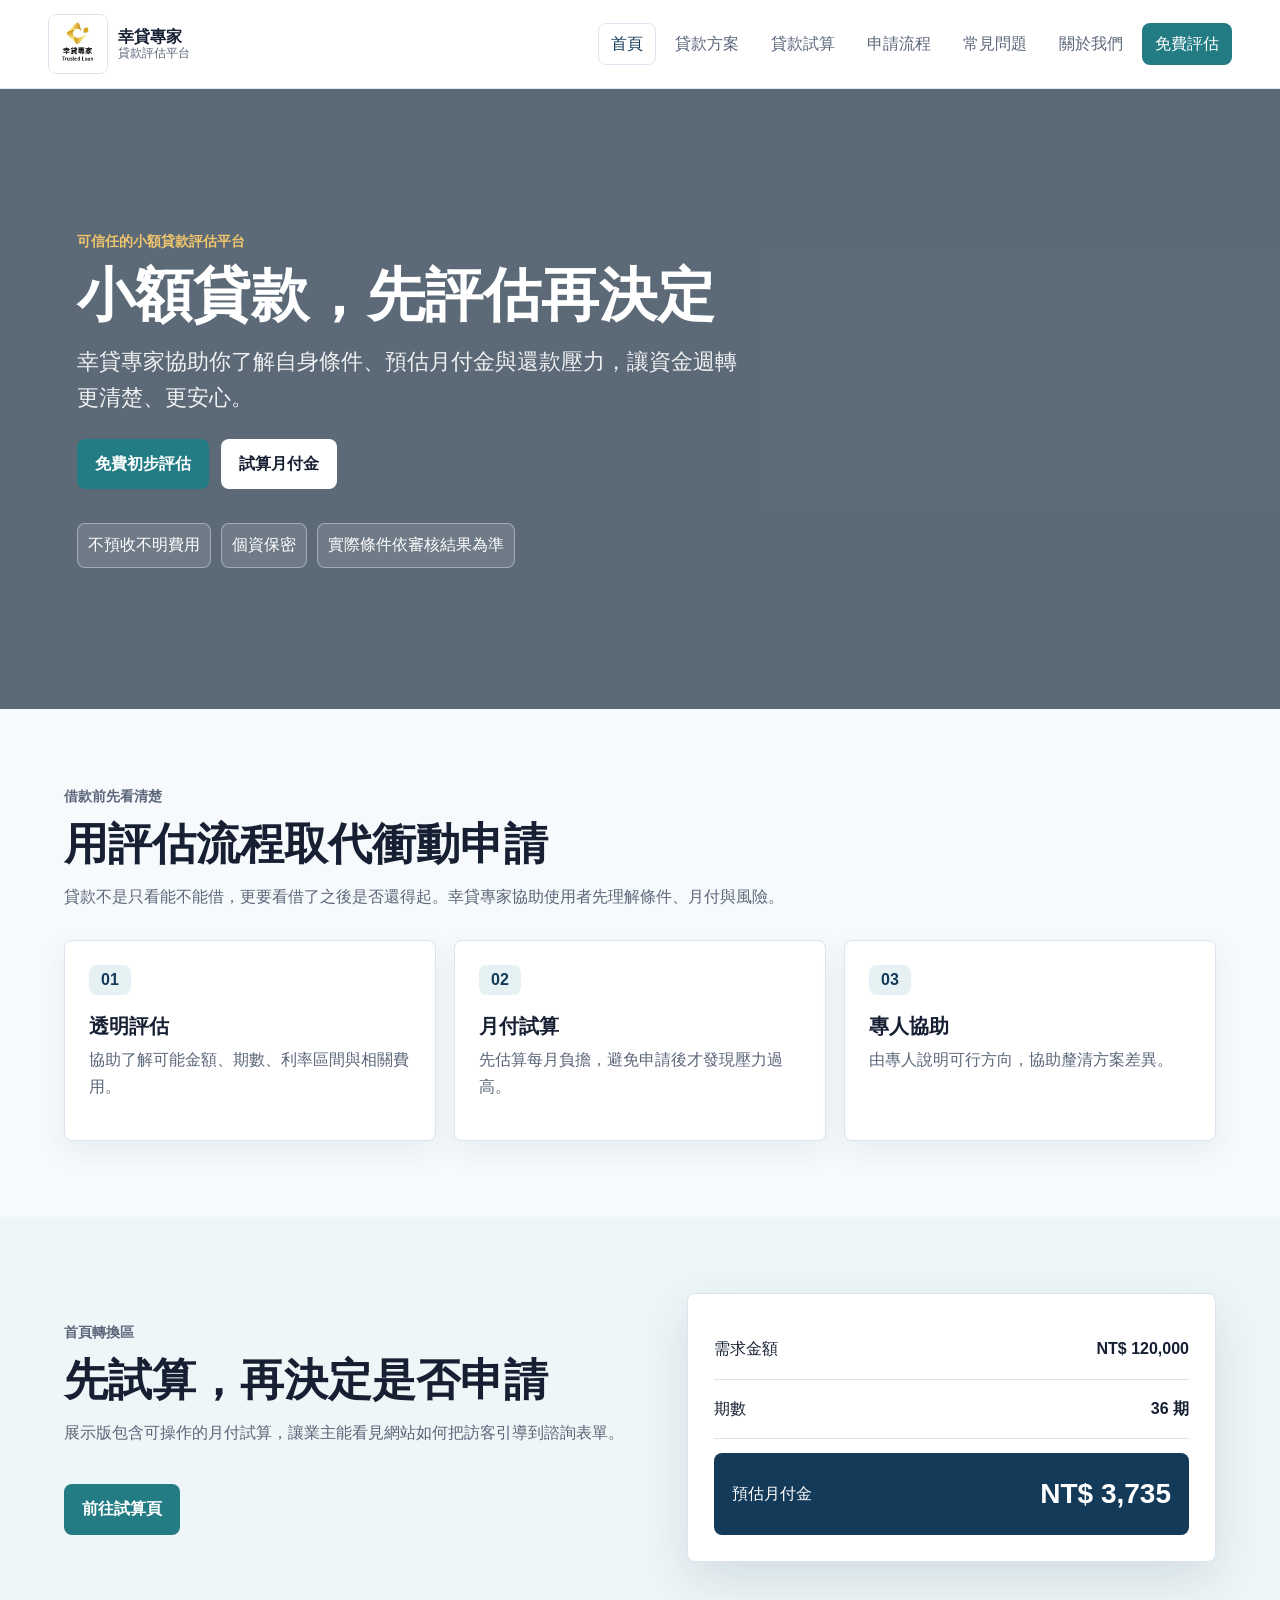
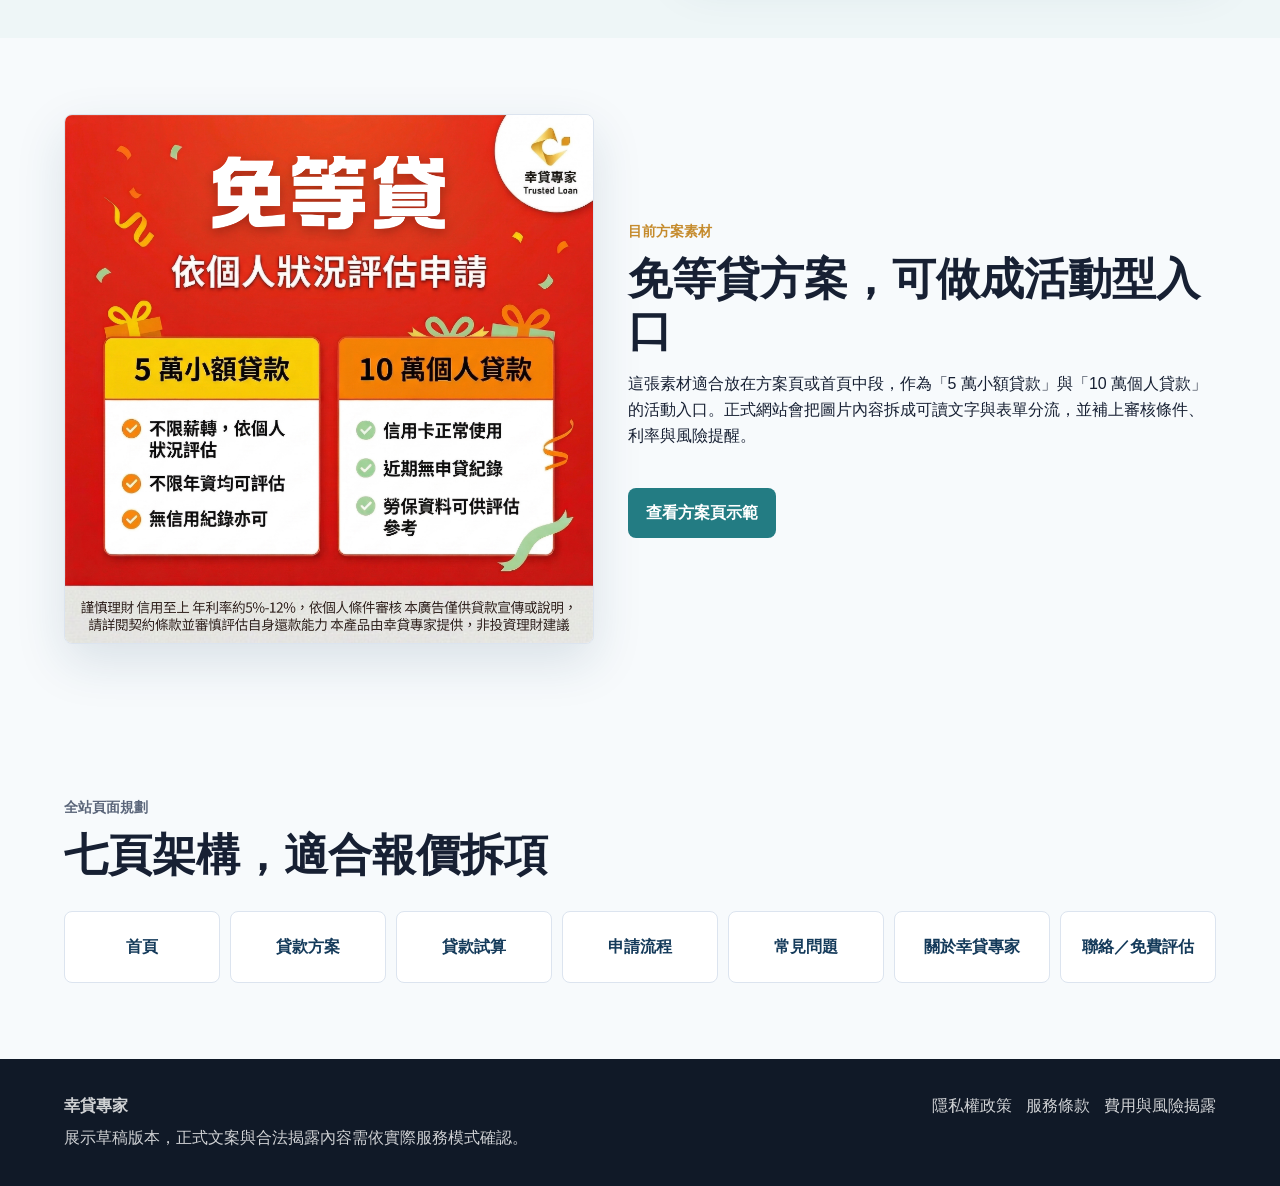
==== index.html @ 8ed0b87b "Add Xingdai website demo" ====
<!doctype html>
<html lang="zh-Hant">
<head>
  <meta charset="utf-8">
  <meta name="viewport" content="width=device-width, initial-scale=1">
  <title>幸貸專家｜可信任的小額貸款評估平台</title>
  <meta name="description" content="幸貸專家協助使用者先試算、先評估，再決定是否申請小額貸款。">
  <link rel="preconnect" href="https://images.unsplash.com">
  <link rel="stylesheet" href="./styles.css">
</head>
<body>
  <header class="site-header">
    <a class="brand" href="#home" data-page-link="home" aria-label="幸貸專家首頁">
      <img class="brand-logo" src="./logo.jpg" alt="幸貸專家 Trusted Loan">
      <span>
        <strong>幸貸專家</strong>
        <small>貸款評估平台</small>
      </span>
    </a>
    <nav class="main-nav" aria-label="主要導覽">
      <button class="nav-link active" data-page-link="home">首頁</button>
      <button class="nav-link" data-page-link="plans">貸款方案</button>
      <button class="nav-link" data-page-link="calculator">貸款試算</button>
      <button class="nav-link" data-page-link="process">申請流程</button>
      <button class="nav-link" data-page-link="faq">常見問題</button>
      <button class="nav-link" data-page-link="about">關於我們</button>
      <button class="nav-link nav-cta" data-page-link="contact">免費評估</button>
    </nav>
  </header>

  <main>
    <section class="page active" id="home" data-page="home">
      <div class="hero">
        <div class="hero-overlay"></div>
        <div class="hero-content">
          <p class="eyebrow">可信任的小額貸款評估平台</p>
          <h1>小額貸款，先評估再決定</h1>
          <p class="hero-copy">幸貸專家協助你了解自身條件、預估月付金與還款壓力，讓資金週轉更清楚、更安心。</p>
          <div class="hero-actions">
            <button class="primary-btn" data-page-link="contact">免費初步評估</button>
            <button class="secondary-btn" data-page-link="calculator">試算月付金</button>
          </div>
          <div class="trust-strip" aria-label="信任重點">
            <span>不預收不明費用</span>
            <span>個資保密</span>
            <span>實際條件依審核結果為準</span>
          </div>
        </div>
      </div>

      <section class="section">
        <div class="section-heading">
          <p class="eyebrow">借款前先看清楚</p>
          <h2>用評估流程取代衝動申請</h2>
          <p>貸款不是只看能不能借，更要看借了之後是否還得起。幸貸專家協助使用者先理解條件、月付與風險。</p>
        </div>
        <div class="feature-grid three">
          <article class="feature-card">
            <span class="icon">01</span>
            <h3>透明評估</h3>
            <p>協助了解可能金額、期數、利率區間與相關費用。</p>
          </article>
          <article class="feature-card">
            <span class="icon">02</span>
            <h3>月付試算</h3>
            <p>先估算每月負擔，避免申請後才發現壓力過高。</p>
          </article>
          <article class="feature-card">
            <span class="icon">03</span>
            <h3>專人協助</h3>
            <p>由專人說明可行方向，協助釐清方案差異。</p>
          </article>
        </div>
      </section>

      <section class="section muted">
        <div class="split">
          <div>
            <p class="eyebrow">首頁轉換區</p>
            <h2>先試算，再決定是否申請</h2>
            <p>展示版包含可操作的月付試算，讓業主能看見網站如何把訪客引導到諮詢表單。</p>
            <button class="primary-btn" data-page-link="calculator">前往試算頁</button>
          </div>
          <div class="mini-dashboard" aria-label="試算器示意">
            <div class="dash-row">
              <span>需求金額</span>
              <strong>NT$ 120,000</strong>
            </div>
            <div class="dash-row">
              <span>期數</span>
              <strong>36 期</strong>
            </div>
            <div class="dash-result">
              <span>預估月付金</span>
              <strong>NT$ 3,735</strong>
            </div>
          </div>
        </div>
      </section>

      <section class="section">
        <div class="campaign-preview">
          <div class="campaign-image-frame">
            <img src="./plan-mian-deng-dai.png" alt="免等貸方案素材">
          </div>
          <div>
            <p class="eyebrow">目前方案素材</p>
            <h2>免等貸方案，可做成活動型入口</h2>
            <p>這張素材適合放在方案頁或首頁中段，作為「5 萬小額貸款」與「10 萬個人貸款」的活動入口。正式網站會把圖片內容拆成可讀文字與表單分流，並補上審核條件、利率與風險提醒。</p>
            <button class="primary-btn" data-page-link="plans">查看方案頁示範</button>
          </div>
        </div>
      </section>

      <section class="section">
        <div class="section-heading">
          <p class="eyebrow">全站頁面規劃</p>
          <h2>七頁架構，適合報價拆項</h2>
        </div>
        <div class="page-map">
          <button data-page-link="home">首頁</button>
          <button data-page-link="plans">貸款方案</button>
          <button data-page-link="calculator">貸款試算</button>
          <button data-page-link="process">申請流程</button>
          <button data-page-link="faq">常見問題</button>
          <button data-page-link="about">關於幸貸專家</button>
          <button data-page-link="contact">聯絡／免費評估</button>
        </div>
      </section>
    </section>

    <section class="page" id="plans" data-page="plans">
      <section class="page-hero compact">
        <p class="eyebrow">貸款方案</p>
        <h1>不同需求，先用條件評估分流</h1>
        <p>此頁用來說明幸貸專家可以協助評估的方向，避免使用「保證核貸」等高風險話術。</p>
      </section>
      <section class="section">
        <div class="feature-grid two">
          <article class="feature-card">
            <h3>小額信貸評估</h3>
            <p>適合短期週轉、小額支出與臨時資金需求，重點是先評估月付壓力。</p>
          </article>
          <article class="feature-card">
            <h3>薪轉族方案</h3>
            <p>適合有固定薪資與薪轉紀錄者，協助整理收入條件與可申請方向。</p>
          </article>
          <article class="feature-card">
            <h3>自營商評估</h3>
            <p>針對收入型態較彈性的族群，先確認可佐證收入與文件狀況。</p>
          </article>
          <article class="feature-card">
            <h3>債務整合諮詢</h3>
            <p>適合多筆信用卡循環或貸款壓力者，先看是否有整合與降壓空間。</p>
          </article>
        </div>
      </section>
      <section class="section muted">
        <div class="campaign-detail">
          <div class="campaign-image-frame large">
            <img src="./plan-mian-deng-dai.png" alt="免等貸 5 萬小額貸款與 10 萬個人貸款方案">
          </div>
          <div class="campaign-copy">
            <p class="eyebrow">活動方案示範</p>
            <h2>把既有素材轉成可信任的方案說明</h2>
            <p>原始素材可以保留活動感，但網站頁面應另外補上清楚條件，讓使用者知道這是依個人狀況評估，而不是保證核准。</p>
            <div class="offer-grid">
              <article>
                <h3>5 萬小額貸款</h3>
                <p>可作為低門檻諮詢入口，適合需要短期週轉、想先了解可行性的使用者。</p>
              </article>
              <article>
                <h3>10 萬個人貸款</h3>
                <p>適合有基本信用卡使用紀錄或可提供收入資料者，仍需依審核結果判斷。</p>
              </article>
            </div>
            <p class="disclosure">廣告素材提及之條件僅供方案說明，實際可申請金額、利率、費用與核准結果，仍依個人條件與合作機構審核為準。</p>
          </div>
        </div>
      </section>
      <section class="section muted">
        <div class="table-wrap">
          <table>
            <thead>
              <tr>
                <th>評估方向</th>
                <th>適合對象</th>
                <th>頁面重點</th>
              </tr>
            </thead>
            <tbody>
              <tr>
                <td>小額信貸</td>
                <td>短期週轉、生活支出</td>
                <td>金額、期數、月付壓力</td>
              </tr>
              <tr>
                <td>薪轉族</td>
                <td>固定收入上班族</td>
                <td>收入穩定度與文件準備</td>
              </tr>
              <tr>
                <td>自營商</td>
                <td>接案、攤商、小店家</td>
                <td>收入證明與替代文件</td>
              </tr>
              <tr>
                <td>債務整合</td>
                <td>多筆帳款壓力者</td>
                <td>月付比較與風險提醒</td>
              </tr>
            </tbody>
          </table>
        </div>
      </section>
    </section>

    <section class="page" id="calculator" data-page="calculator">
      <section class="page-hero compact">
        <p class="eyebrow">貸款試算</p>
        <h1>先看月付，再看是否適合申請</h1>
        <p>試算器是主要轉換工具，可在正式網站中串接表單、追蹤事件或 CRM。</p>
      </section>
      <section class="section calculator-section">
        <form class="calculator" id="loanCalculator">
          <label>
            <span>需求金額</span>
            <input type="number" id="amount" min="10000" max="1000000" step="1000" value="120000">
          </label>
          <label>
            <span>還款期數（月）</span>
            <input type="number" id="months" min="6" max="84" step="1" value="36">
          </label>
          <label>
            <span>預估年利率（%）</span>
            <input type="number" id="rate" min="1" max="16" step="0.1" value="7.2">
          </label>
          <label>
            <span>每月收入</span>
            <input type="number" id="income" min="0" step="1000" value="42000">
          </label>
        </form>
        <aside class="result-panel" aria-live="polite">
          <span>預估月付金</span>
          <strong id="monthlyPayment">NT$ 0</strong>
          <p id="pressureText">請輸入資料進行試算。</p>
          <button class="primary-btn" data-page-link="contact">帶著試算結果諮詢</button>
        </aside>
      </section>
      <section class="section note-section">
        <p>試算結果僅供展示與參考，實際貸款條件、利率、費用、核准金額與總費用年百分率，仍依個人條件與合作機構審核結果為準。</p>
      </section>
    </section>

    <section class="page" id="process" data-page="process">
      <section class="page-hero compact">
        <p class="eyebrow">申請流程</p>
        <h1>流程說清楚，使用者才敢留下資料</h1>
      </section>
      <section class="section">
        <div class="timeline">
          <article>
            <span>1</span>
            <h3>填寫基本需求</h3>
            <p>留下需求金額、收入狀況、聯絡方式與目前負債概況。</p>
          </article>
          <article>
            <span>2</span>
            <h3>初步條件評估</h3>
            <p>先判斷可能方向，不讓使用者一開始就進入正式申請壓力。</p>
          </article>
          <article>
            <span>3</span>
            <h3>專人說明方案</h3>
            <p>說明可能利率區間、期數、費用與需要準備的文件。</p>
          </article>
          <article>
            <span>4</span>
            <h3>確認後再送件</h3>
            <p>使用者確認條件後，再進一步申請或補件。</p>
          </article>
          <article>
            <span>5</span>
            <h3>審核與撥款</h3>
            <p>正式審核時間與撥款進度依個案與合作機構規定為準。</p>
          </article>
        </div>
      </section>
    </section>

    <section class="page" id="faq" data-page="faq">
      <section class="page-hero compact">
        <p class="eyebrow">常見問題</p>
        <h1>先回答疑慮，再提高表單轉換</h1>
      </section>
      <section class="section faq-list">
        <details open>
          <summary>沒有薪轉可以申請嗎？</summary>
          <p>可以先評估，實際可行方案會依收入來源、信用狀況與文件條件判斷。</p>
        </details>
        <details>
          <summary>信用狀況不好可以評估嗎？</summary>
          <p>可以先了解目前條件，但不保證一定核准，仍需依個案審核結果為準。</p>
        </details>
        <details>
          <summary>會不會先收費？</summary>
          <p>網站主張不預收不明費用，所有費用應清楚說明後再進行。</p>
        </details>
        <details>
          <summary>多久可以知道結果？</summary>
          <p>初步評估通常可在專人確認資料後說明，正式審核時間依個案與合作機構而定。</p>
        </details>
        <details>
          <summary>試算結果就是最後條件嗎？</summary>
          <p>不是。試算結果僅供參考，實際利率、費用與核准金額依審核結果為準。</p>
        </details>
      </section>
    </section>

    <section class="page" id="about" data-page="about">
      <section class="page-hero compact">
        <p class="eyebrow">關於幸貸專家</p>
        <h1>品牌要建立在透明與負責任借貸上</h1>
      </section>
      <section class="section split">
        <div>
          <h2>我們不是鼓勵借錢，而是協助先看清楚</h2>
          <p>幸貸專家的網站語氣應該像金融顧問平台，而不是急借廣告頁。重點放在條件評估、還款能力、資訊透明與使用者保護。</p>
        </div>
        <div class="commitment-list">
          <p>資料保密，不任意揭露個人資訊</p>
          <p>不使用保證核貸、免審核等誇大話術</p>
          <p>協助使用者理解利率、費用與月付壓力</p>
          <p>提醒量力借款，避免過度負債</p>
        </div>
      </section>
    </section>

    <section class="page" id="contact" data-page="contact">
      <section class="page-hero compact">
        <p class="eyebrow">聯絡／免費評估</p>
        <h1>把訪客轉成可追蹤的諮詢名單</h1>
        <p>正式版可串接 LINE、Email、Google Sheet、CRM 或後台管理。</p>
      </section>
      <section class="section contact-layout">
        <form class="lead-form">
          <label>
            <span>姓名</span>
            <input type="text" placeholder="請輸入姓名">
          </label>
          <label>
            <span>手機</span>
            <input type="tel" placeholder="請輸入手機">
          </label>
          <label>
            <span>LINE ID</span>
            <input type="text" placeholder="方便專人聯繫">
          </label>
          <label>
            <span>需求金額</span>
            <select>
              <option>5 萬以下</option>
              <option>5 萬至 10 萬</option>
              <option>10 萬至 30 萬</option>
              <option>30 萬以上</option>
            </select>
          </label>
          <label>
            <span>每月收入</span>
            <input type="number" placeholder="例如 42000">
          </label>
          <label>
            <span>是否有薪轉</span>
            <select>
              <option>有薪轉</option>
              <option>無薪轉</option>
              <option>不確定</option>
            </select>
          </label>
          <label class="full">
            <span>目前是否有貸款或信用卡循環</span>
            <textarea rows="4" placeholder="可簡單描述目前狀況"></textarea>
          </label>
          <button class="primary-btn full" type="button">送出評估需求</button>
          <p class="form-note full">送出資料不代表正式申請貸款。專人將先協助你了解條件、還款壓力與可能方案。</p>
        </form>
        <aside class="contact-card">
          <h2>報價展示可說明的功能</h2>
          <p>七頁網站架構、RWD 版面、試算器、表單、FAQ、合規提醒文字、基礎 SEO 與後續串接空間。</p>
          <ul>
            <li>LINE 官方帳號串接</li>
            <li>Google Sheet 名單紀錄</li>
            <li>廣告轉換追蹤</li>
            <li>隱私權政策與服務條款頁</li>
          </ul>
        </aside>
      </section>
    </section>
  </main>

  <footer class="site-footer">
    <div>
      <strong>幸貸專家</strong>
      <p>展示草稿版本，正式文案與合法揭露內容需依實際服務模式確認。</p>
    </div>
    <div class="footer-links">
      <span>隱私權政策</span>
      <span>服務條款</span>
      <span>費用與風險揭露</span>
    </div>
  </footer>

  <script src="./app.js"></script>
</body>
</html>
---- styles.css ----
:root {
  --ink: #172033;
  --muted: #5b667a;
  --line: #dce4ef;
  --paper: #ffffff;
  --soft: #eef6f7;
  --navy: #143a5a;
  --teal: #237c83;
  --green: #3f7f5f;
  --gold: #c58b2d;
  --danger: #a04b43;
  --shadow: 0 18px 50px rgba(20, 58, 90, 0.13);
}

* {
  box-sizing: border-box;
}

body {
  margin: 0;
  color: var(--ink);
  font-family: "Noto Sans TC", "Microsoft JhengHei", Arial, sans-serif;
  background: #f7fafc;
  line-height: 1.65;
}

button,
input,
select,
textarea {
  font: inherit;
}

button {
  cursor: pointer;
}

.site-header {
  position: sticky;
  top: 0;
  z-index: 20;
  display: flex;
  align-items: center;
  justify-content: space-between;
  gap: 24px;
  padding: 14px clamp(18px, 4vw, 48px);
  border-bottom: 1px solid rgba(220, 228, 239, 0.9);
  background: rgba(255, 255, 255, 0.94);
  backdrop-filter: blur(14px);
}

.brand {
  display: flex;
  align-items: center;
  gap: 10px;
  color: var(--ink);
  text-decoration: none;
  min-width: 150px;
}

.brand-logo {
  width: 60px;
  height: 60px;
  object-fit: contain;
  border: 1px solid var(--line);
  border-radius: 8px;
  background: #fff;
}

.brand strong,
.brand small {
  display: block;
  line-height: 1.2;
}

.brand small {
  color: var(--muted);
  font-size: 12px;
}

.main-nav {
  display: flex;
  align-items: center;
  gap: 6px;
  overflow-x: auto;
  scrollbar-width: thin;
}

.nav-link {
  min-height: 38px;
  white-space: nowrap;
  border: 1px solid transparent;
  border-radius: 8px;
  padding: 7px 12px;
  color: var(--muted);
  background: transparent;
}

.nav-link.active {
  color: var(--navy);
  border-color: var(--line);
  background: #fff;
}

.nav-cta {
  color: #fff;
  background: var(--teal);
}

.page {
  display: none;
}

.page.active {
  display: block;
}

.hero {
  position: relative;
  min-height: 620px;
  display: flex;
  align-items: center;
  padding: 76px clamp(22px, 6vw, 88px);
  color: #fff;
  background-image: url("https://images.unsplash.com/photo-1554224155-6726b3ff858f?auto=format&fit=crop&w=1800&q=82");
  background-size: cover;
  background-position: center;
}

.hero-overlay {
  position: absolute;
  inset: 0;
  background: rgba(13, 31, 51, 0.66);
}

.hero-content {
  position: relative;
  width: min(760px, 100%);
}

.eyebrow {
  margin: 0 0 10px;
  color: var(--gold);
  font-size: 14px;
  font-weight: 800;
}

.hero .eyebrow {
  color: #f0c56c;
}

h1,
h2,
h3,
p {
  margin-top: 0;
}

h1 {
  margin-bottom: 18px;
  font-size: clamp(34px, 4.8vw, 58px);
  line-height: 1.08;
  letter-spacing: 0;
}

h2 {
  margin-bottom: 14px;
  font-size: clamp(28px, 4vw, 44px);
  line-height: 1.18;
  letter-spacing: 0;
}

h3 {
  margin-bottom: 8px;
  font-size: 20px;
  line-height: 1.3;
}

.hero-copy {
  width: min(680px, 100%);
  font-size: clamp(18px, 2vw, 22px);
  color: rgba(255, 255, 255, 0.9);
}

.hero-actions,
.section .primary-btn {
  margin-top: 22px;
}

.hero-actions {
  display: flex;
  flex-wrap: wrap;
  gap: 12px;
}

.primary-btn,
.secondary-btn {
  min-height: 48px;
  border: 0;
  border-radius: 8px;
  padding: 12px 18px;
  font-weight: 800;
}

.primary-btn {
  color: #fff;
  background: var(--teal);
}

.secondary-btn {
  color: var(--ink);
  background: #fff;
}

.trust-strip {
  display: flex;
  flex-wrap: wrap;
  gap: 10px;
  margin-top: 34px;
}

.trust-strip span {
  border: 1px solid rgba(255, 255, 255, 0.36);
  border-radius: 8px;
  padding: 8px 10px;
  background: rgba(255, 255, 255, 0.12);
}

.section,
.page-hero {
  padding: 76px clamp(20px, 5vw, 76px);
}

.section-heading {
  width: min(780px, 100%);
  margin-bottom: 30px;
}

.section-heading p,
.page-hero p,
.split p,
.feature-card p,
.timeline p,
.note-section p,
.contact-card p,
.form-note {
  color: var(--muted);
}

.muted {
  background: var(--soft);
}

.feature-grid {
  display: grid;
  gap: 18px;
}

.feature-grid.three {
  grid-template-columns: repeat(3, minmax(0, 1fr));
}

.feature-grid.two {
  grid-template-columns: repeat(2, minmax(0, 1fr));
}

.feature-card {
  min-height: 190px;
  border: 1px solid var(--line);
  border-radius: 8px;
  padding: 24px;
  background: var(--paper);
  box-shadow: 0 10px 28px rgba(20, 58, 90, 0.07);
}

.icon {
  display: inline-flex;
  align-items: center;
  justify-content: center;
  width: 42px;
  height: 30px;
  margin-bottom: 18px;
  border-radius: 8px;
  color: var(--navy);
  background: #e5f1f3;
  font-weight: 800;
}

.split {
  display: grid;
  grid-template-columns: minmax(0, 1.05fr) minmax(320px, 0.95fr);
  gap: 38px;
  align-items: center;
}

.mini-dashboard,
.result-panel,
.contact-card {
  border: 1px solid var(--line);
  border-radius: 8px;
  padding: 26px;
  background: #fff;
  box-shadow: var(--shadow);
}

.dash-row,
.dash-result {
  display: flex;
  align-items: center;
  justify-content: space-between;
  gap: 18px;
  padding: 16px 0;
  border-bottom: 1px solid var(--line);
}

.dash-result {
  margin-top: 14px;
  border-bottom: 0;
  color: #fff;
  border-radius: 8px;
  padding: 18px;
  background: var(--navy);
}

.dash-result strong {
  font-size: 28px;
}

.page-map {
  display: grid;
  grid-template-columns: repeat(7, minmax(120px, 1fr));
  gap: 10px;
}

.page-map button {
  min-height: 72px;
  border: 1px solid var(--line);
  border-radius: 8px;
  color: var(--navy);
  background: #fff;
  font-weight: 800;
}

.campaign-preview,
.campaign-detail {
  display: grid;
  grid-template-columns: minmax(320px, 0.9fr) minmax(0, 1fr);
  gap: 34px;
  align-items: center;
}

.campaign-image-frame {
  overflow: hidden;
  border: 1px solid var(--line);
  border-radius: 8px;
  background: #fff;
  box-shadow: var(--shadow);
}

.campaign-image-frame img {
  display: block;
  width: 100%;
  height: auto;
}

.campaign-image-frame.large {
  align-self: start;
}

.campaign-copy {
  min-width: 0;
}

.offer-grid {
  display: grid;
  grid-template-columns: repeat(2, minmax(0, 1fr));
  gap: 14px;
  margin: 22px 0;
}

.offer-grid article {
  border: 1px solid var(--line);
  border-radius: 8px;
  padding: 18px;
  background: #fff;
}

.offer-grid p,
.disclosure {
  color: var(--muted);
}

.disclosure {
  border-left: 4px solid var(--gold);
  padding: 14px 16px;
  background: #fff8eb;
}

.page-hero.compact {
  color: #fff;
  background: var(--navy);
}

.page-hero.compact h1 {
  max-width: 920px;
  font-size: clamp(36px, 5vw, 58px);
}

.page-hero.compact p {
  max-width: 780px;
  color: rgba(255, 255, 255, 0.78);
}

.table-wrap {
  overflow-x: auto;
}

table {
  width: 100%;
  min-width: 760px;
  border-collapse: collapse;
  background: #fff;
}

th,
td {
  padding: 16px;
  border-bottom: 1px solid var(--line);
  text-align: left;
}

th {
  color: var(--navy);
  background: #f3f7fb;
}

.calculator-section {
  display: grid;
  grid-template-columns: minmax(0, 1fr) 360px;
  gap: 28px;
  align-items: start;
}

.calculator,
.lead-form {
  display: grid;
  grid-template-columns: repeat(2, minmax(0, 1fr));
  gap: 16px;
}

label span {
  display: block;
  margin-bottom: 6px;
  color: var(--ink);
  font-weight: 800;
}

input,
select,
textarea {
  width: 100%;
  border: 1px solid var(--line);
  border-radius: 8px;
  padding: 12px 13px;
  color: var(--ink);
  background: #fff;
}

textarea {
  resize: vertical;
}

.result-panel strong {
  display: block;
  margin: 8px 0;
  color: var(--navy);
  font-size: 38px;
  line-height: 1.1;
}

.note-section {
  padding-top: 0;
}

.note-section p {
  border-left: 4px solid var(--gold);
  padding: 16px 18px;
  background: #fff8eb;
}

.timeline {
  display: grid;
  grid-template-columns: repeat(5, minmax(0, 1fr));
  gap: 14px;
}

.timeline article {
  border-top: 4px solid var(--teal);
  border-radius: 8px;
  padding: 20px;
  background: #fff;
  box-shadow: 0 10px 28px rgba(20, 58, 90, 0.07);
}

.timeline span {
  display: inline-grid;
  width: 36px;
  height: 36px;
  place-items: center;
  margin-bottom: 14px;
  border-radius: 50%;
  color: #fff;
  background: var(--teal);
  font-weight: 800;
}

.faq-list {
  display: grid;
  gap: 12px;
}

details {
  border: 1px solid var(--line);
  border-radius: 8px;
  padding: 16px 18px;
  background: #fff;
}

summary {
  color: var(--navy);
  font-weight: 800;
  cursor: pointer;
}

details p {
  margin: 12px 0 0;
  color: var(--muted);
}

.commitment-list {
  display: grid;
  gap: 12px;
}

.commitment-list p {
  margin: 0;
  border-left: 4px solid var(--green);
  border-radius: 8px;
  padding: 14px 16px;
  background: #fff;
}

.contact-layout {
  display: grid;
  grid-template-columns: minmax(0, 1fr) 360px;
  gap: 28px;
  align-items: start;
}

.lead-form {
  border: 1px solid var(--line);
  border-radius: 8px;
  padding: 24px;
  background: #fff;
}

.full {
  grid-column: 1 / -1;
}

.contact-card ul {
  padding-left: 20px;
  color: var(--muted);
}

.site-footer {
  display: flex;
  justify-content: space-between;
  gap: 24px;
  padding: 34px clamp(20px, 5vw, 76px);
  color: rgba(255, 255, 255, 0.8);
  background: #101927;
}

.site-footer p {
  margin: 6px 0 0;
}

.footer-links {
  display: flex;
  flex-wrap: wrap;
  gap: 14px;
}

@media (max-width: 980px) {
  .site-header {
    align-items: flex-start;
    flex-direction: column;
  }

  .feature-grid.three,
  .feature-grid.two,
  .split,
  .calculator-section,
  .contact-layout,
  .timeline {
    grid-template-columns: 1fr;
  }

  .page-map {
    grid-template-columns: repeat(2, minmax(0, 1fr));
  }

  .campaign-preview,
  .campaign-detail,
  .offer-grid {
    grid-template-columns: 1fr;
  }
}

@media (max-width: 640px) {
  .hero {
    min-height: 590px;
    padding-top: 54px;
  }

  .section,
  .page-hero {
    padding: 52px 18px;
  }

  .calculator,
  .lead-form {
    grid-template-columns: 1fr;
  }

  .site-footer {
    flex-direction: column;
  }
}
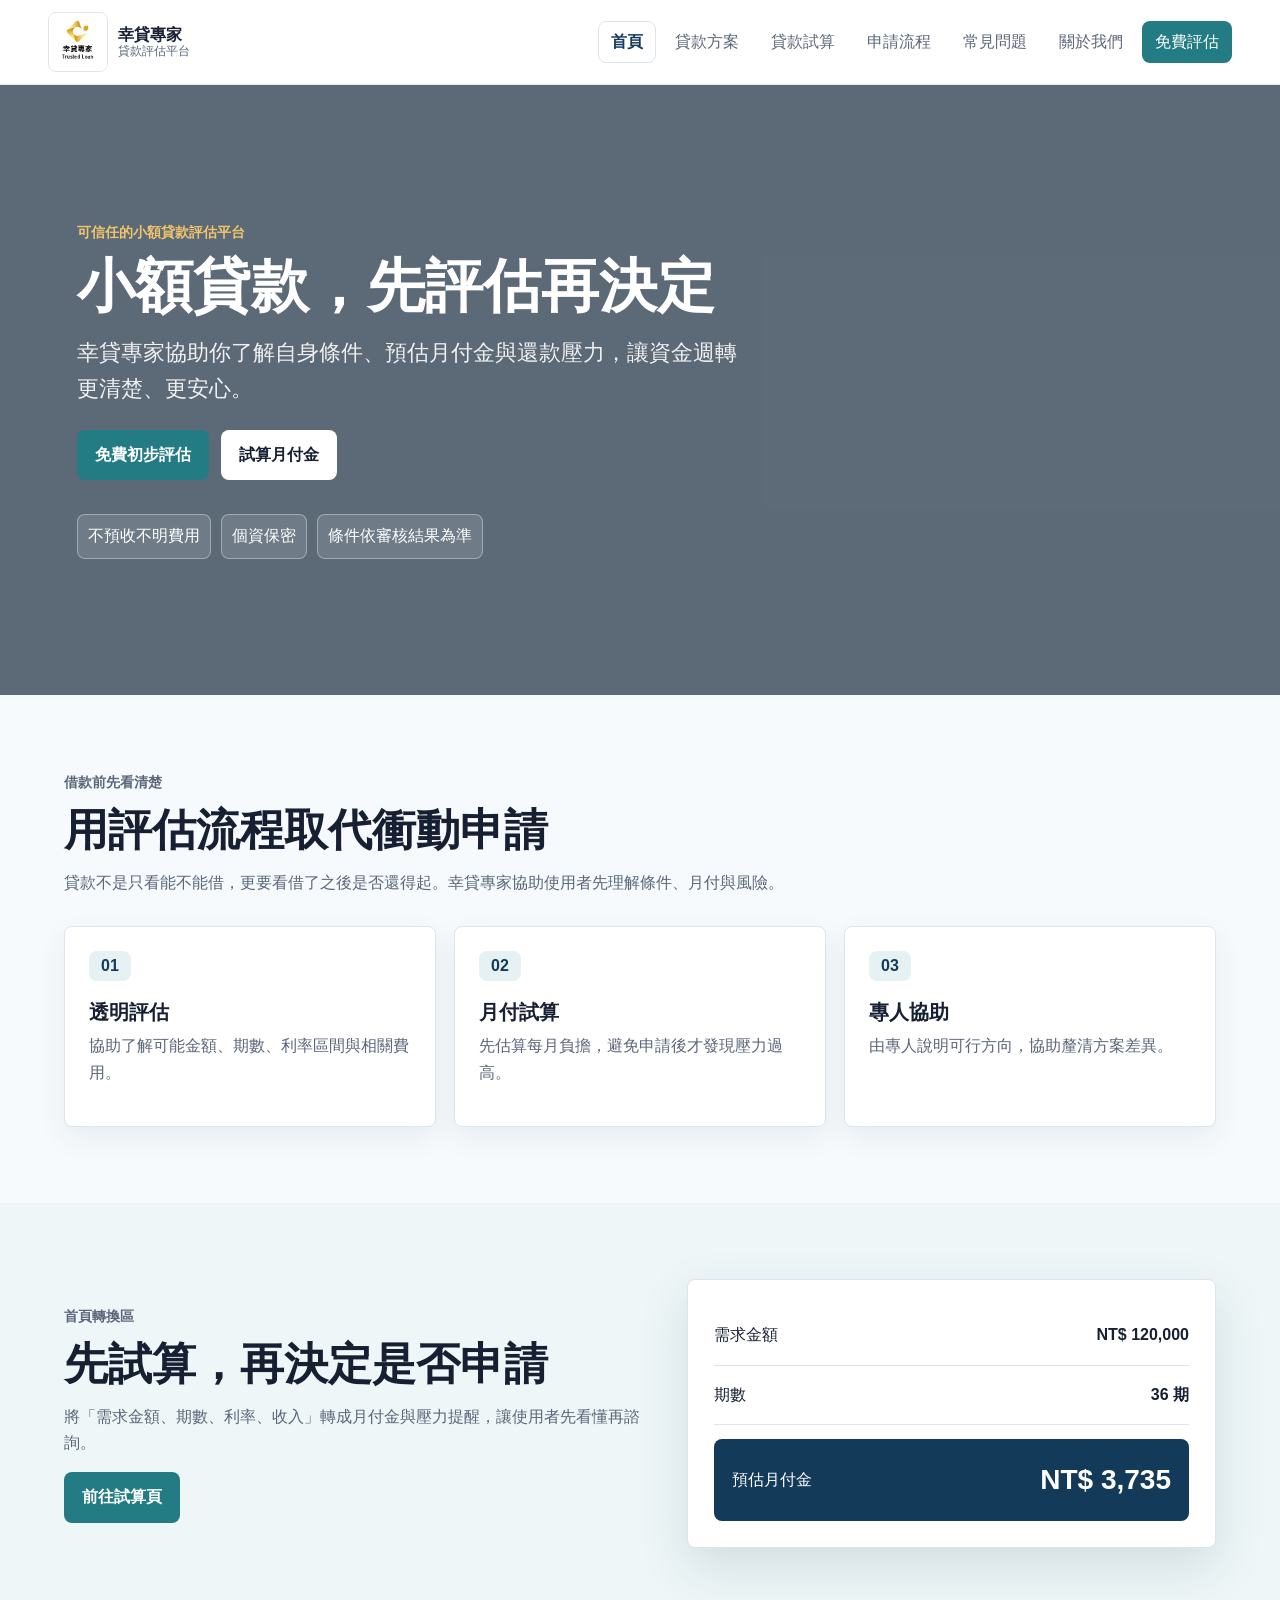
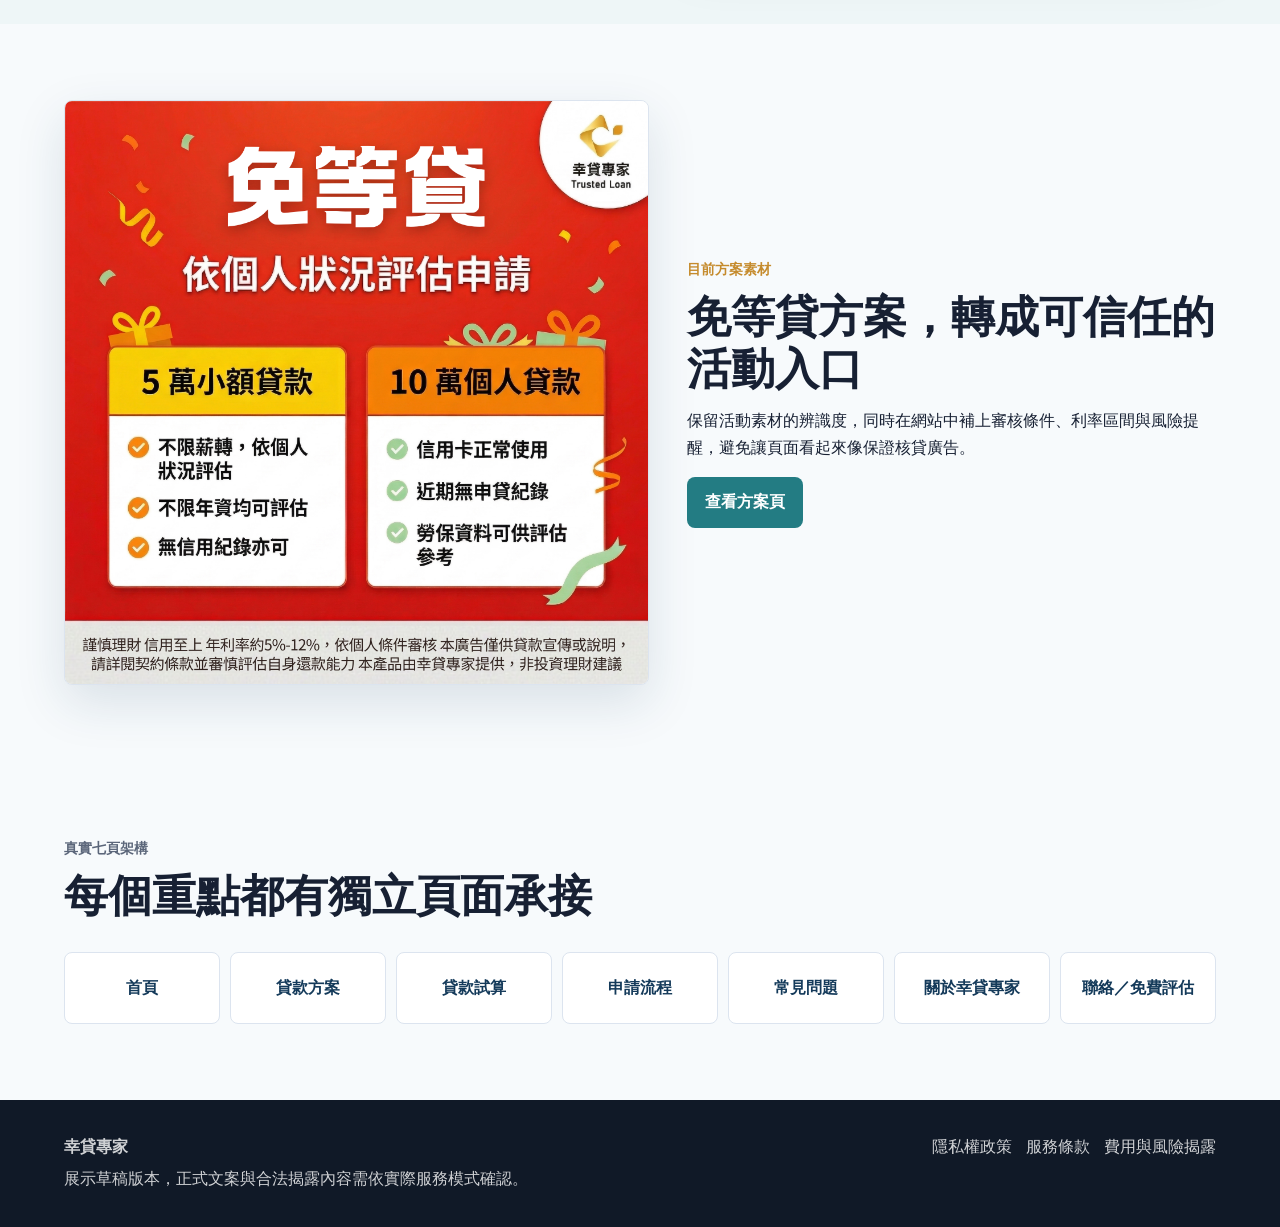
==== commit b2db7331: "Split demo into seven pages and improve mobile nav" ====
--- a/index.html
+++ b/index.html
@@ -4,410 +4,122 @@
   <meta charset="utf-8">
   <meta name="viewport" content="width=device-width, initial-scale=1">
   <title>幸貸專家｜可信任的小額貸款評估平台</title>
-  <meta name="description" content="幸貸專家協助使用者先試算、先評估，再決定是否申請小額貸款。">
+  <meta name="description" content="幸貸專家協助你先試算、先評估，再決定是否申請小額貸款。">
   <link rel="preconnect" href="https://images.unsplash.com">
   <link rel="stylesheet" href="./styles.css">
 </head>
-<body>
+<body data-page="home">
   <header class="site-header">
-    <a class="brand" href="#home" data-page-link="home" aria-label="幸貸專家首頁">
+    <a class="brand" href="./index.html" aria-label="幸貸專家首頁">
       <img class="brand-logo" src="./logo.jpg" alt="幸貸專家 Trusted Loan">
-      <span>
-        <strong>幸貸專家</strong>
-        <small>貸款評估平台</small>
-      </span>
+      <span><strong>幸貸專家</strong><small>貸款評估平台</small></span>
     </a>
-    <nav class="main-nav" aria-label="主要導覽">
-      <button class="nav-link active" data-page-link="home">首頁</button>
-      <button class="nav-link" data-page-link="plans">貸款方案</button>
-      <button class="nav-link" data-page-link="calculator">貸款試算</button>
-      <button class="nav-link" data-page-link="process">申請流程</button>
-      <button class="nav-link" data-page-link="faq">常見問題</button>
-      <button class="nav-link" data-page-link="about">關於我們</button>
-      <button class="nav-link nav-cta" data-page-link="contact">免費評估</button>
+    <button class="menu-toggle" type="button" aria-expanded="false" aria-controls="mainNav">選單</button>
+    <nav class="main-nav" id="mainNav" aria-label="主要導覽">
+      <a class="nav-link" data-nav="home" href="./index.html">首頁</a>
+      <a class="nav-link" data-nav="plans" href="./plans.html">貸款方案</a>
+      <a class="nav-link" data-nav="calculator" href="./calculator.html">貸款試算</a>
+      <a class="nav-link" data-nav="process" href="./process.html">申請流程</a>
+      <a class="nav-link" data-nav="faq" href="./faq.html">常見問題</a>
+      <a class="nav-link" data-nav="about" href="./about.html">關於我們</a>
+      <a class="nav-link nav-cta" data-nav="contact" href="./contact.html">免費評估</a>
     </nav>
   </header>
 
   <main>
-    <section class="page active" id="home" data-page="home">
-      <div class="hero">
-        <div class="hero-overlay"></div>
-        <div class="hero-content">
-          <p class="eyebrow">可信任的小額貸款評估平台</p>
-          <h1>小額貸款，先評估再決定</h1>
-          <p class="hero-copy">幸貸專家協助你了解自身條件、預估月付金與還款壓力，讓資金週轉更清楚、更安心。</p>
-          <div class="hero-actions">
-            <button class="primary-btn" data-page-link="contact">免費初步評估</button>
-            <button class="secondary-btn" data-page-link="calculator">試算月付金</button>
-          </div>
-          <div class="trust-strip" aria-label="信任重點">
-            <span>不預收不明費用</span>
-            <span>個資保密</span>
-            <span>實際條件依審核結果為準</span>
-          </div>
+    <section class="hero">
+      <div class="hero-overlay"></div>
+      <div class="hero-content">
+        <p class="eyebrow">可信任的小額貸款評估平台</p>
+        <h1>小額貸款，先評估再決定</h1>
+        <p class="hero-copy">幸貸專家協助你了解自身條件、預估月付金與還款壓力，讓資金週轉更清楚、更安心。</p>
+        <div class="hero-actions">
+          <a class="primary-btn" href="./contact.html">免費初步評估</a>
+          <a class="secondary-btn" href="./calculator.html">試算月付金</a>
+        </div>
+        <div class="trust-strip" aria-label="信任重點">
+          <span>不預收不明費用</span>
+          <span>個資保密</span>
+          <span>條件依審核結果為準</span>
         </div>
       </div>
-
-      <section class="section">
-        <div class="section-heading">
-          <p class="eyebrow">借款前先看清楚</p>
-          <h2>用評估流程取代衝動申請</h2>
-          <p>貸款不是只看能不能借，更要看借了之後是否還得起。幸貸專家協助使用者先理解條件、月付與風險。</p>
-        </div>
-        <div class="feature-grid three">
-          <article class="feature-card">
-            <span class="icon">01</span>
-            <h3>透明評估</h3>
-            <p>協助了解可能金額、期數、利率區間與相關費用。</p>
-          </article>
-          <article class="feature-card">
-            <span class="icon">02</span>
-            <h3>月付試算</h3>
-            <p>先估算每月負擔，避免申請後才發現壓力過高。</p>
-          </article>
-          <article class="feature-card">
-            <span class="icon">03</span>
-            <h3>專人協助</h3>
-            <p>由專人說明可行方向，協助釐清方案差異。</p>
-          </article>
-        </div>
-      </section>
-
-      <section class="section muted">
-        <div class="split">
-          <div>
-            <p class="eyebrow">首頁轉換區</p>
-            <h2>先試算，再決定是否申請</h2>
-            <p>展示版包含可操作的月付試算，讓業主能看見網站如何把訪客引導到諮詢表單。</p>
-            <button class="primary-btn" data-page-link="calculator">前往試算頁</button>
-          </div>
-          <div class="mini-dashboard" aria-label="試算器示意">
-            <div class="dash-row">
-              <span>需求金額</span>
-              <strong>NT$ 120,000</strong>
-            </div>
-            <div class="dash-row">
-              <span>期數</span>
-              <strong>36 期</strong>
-            </div>
-            <div class="dash-result">
-              <span>預估月付金</span>
-              <strong>NT$ 3,735</strong>
-            </div>
-          </div>
-        </div>
-      </section>
-
-      <section class="section">
-        <div class="campaign-preview">
-          <div class="campaign-image-frame">
-            <img src="./plan-mian-deng-dai.png" alt="免等貸方案素材">
-          </div>
-          <div>
-            <p class="eyebrow">目前方案素材</p>
-            <h2>免等貸方案，可做成活動型入口</h2>
-            <p>這張素材適合放在方案頁或首頁中段，作為「5 萬小額貸款」與「10 萬個人貸款」的活動入口。正式網站會把圖片內容拆成可讀文字與表單分流，並補上審核條件、利率與風險提醒。</p>
-            <button class="primary-btn" data-page-link="plans">查看方案頁示範</button>
-          </div>
-        </div>
-      </section>
-
-      <section class="section">
-        <div class="section-heading">
-          <p class="eyebrow">全站頁面規劃</p>
-          <h2>七頁架構，適合報價拆項</h2>
-        </div>
-        <div class="page-map">
-          <button data-page-link="home">首頁</button>
-          <button data-page-link="plans">貸款方案</button>
-          <button data-page-link="calculator">貸款試算</button>
-          <button data-page-link="process">申請流程</button>
-          <button data-page-link="faq">常見問題</button>
-          <button data-page-link="about">關於幸貸專家</button>
-          <button data-page-link="contact">聯絡／免費評估</button>
-        </div>
-      </section>
     </section>
 
-    <section class="page" id="plans" data-page="plans">
-      <section class="page-hero compact">
-        <p class="eyebrow">貸款方案</p>
-        <h1>不同需求，先用條件評估分流</h1>
-        <p>此頁用來說明幸貸專家可以協助評估的方向，避免使用「保證核貸」等高風險話術。</p>
-      </section>
-      <section class="section">
-        <div class="feature-grid two">
-          <article class="feature-card">
-            <h3>小額信貸評估</h3>
-            <p>適合短期週轉、小額支出與臨時資金需求，重點是先評估月付壓力。</p>
-          </article>
-          <article class="feature-card">
-            <h3>薪轉族方案</h3>
-            <p>適合有固定薪資與薪轉紀錄者，協助整理收入條件與可申請方向。</p>
-          </article>
-          <article class="feature-card">
-            <h3>自營商評估</h3>
-            <p>針對收入型態較彈性的族群，先確認可佐證收入與文件狀況。</p>
-          </article>
-          <article class="feature-card">
-            <h3>債務整合諮詢</h3>
-            <p>適合多筆信用卡循環或貸款壓力者，先看是否有整合與降壓空間。</p>
-          </article>
-        </div>
-      </section>
-      <section class="section muted">
-        <div class="campaign-detail">
-          <div class="campaign-image-frame large">
-            <img src="./plan-mian-deng-dai.png" alt="免等貸 5 萬小額貸款與 10 萬個人貸款方案">
-          </div>
-          <div class="campaign-copy">
-            <p class="eyebrow">活動方案示範</p>
-            <h2>把既有素材轉成可信任的方案說明</h2>
-            <p>原始素材可以保留活動感，但網站頁面應另外補上清楚條件，讓使用者知道這是依個人狀況評估，而不是保證核准。</p>
-            <div class="offer-grid">
-              <article>
-                <h3>5 萬小額貸款</h3>
-                <p>可作為低門檻諮詢入口，適合需要短期週轉、想先了解可行性的使用者。</p>
-              </article>
-              <article>
-                <h3>10 萬個人貸款</h3>
-                <p>適合有基本信用卡使用紀錄或可提供收入資料者，仍需依審核結果判斷。</p>
-              </article>
-            </div>
-            <p class="disclosure">廣告素材提及之條件僅供方案說明，實際可申請金額、利率、費用與核准結果，仍依個人條件與合作機構審核為準。</p>
-          </div>
-        </div>
-      </section>
-      <section class="section muted">
-        <div class="table-wrap">
-          <table>
-            <thead>
-              <tr>
-                <th>評估方向</th>
-                <th>適合對象</th>
-                <th>頁面重點</th>
-              </tr>
-            </thead>
-            <tbody>
-              <tr>
-                <td>小額信貸</td>
-                <td>短期週轉、生活支出</td>
-                <td>金額、期數、月付壓力</td>
-              </tr>
-              <tr>
-                <td>薪轉族</td>
-                <td>固定收入上班族</td>
-                <td>收入穩定度與文件準備</td>
-              </tr>
-              <tr>
-                <td>自營商</td>
-                <td>接案、攤商、小店家</td>
-                <td>收入證明與替代文件</td>
-              </tr>
-              <tr>
-                <td>債務整合</td>
-                <td>多筆帳款壓力者</td>
-                <td>月付比較與風險提醒</td>
-              </tr>
-            </tbody>
-          </table>
-        </div>
-      </section>
+    <section class="section">
+      <div class="section-heading">
+        <p class="eyebrow">借款前先看清楚</p>
+        <h2>用評估流程取代衝動申請</h2>
+        <p>貸款不是只看能不能借，更要看借了之後是否還得起。幸貸專家協助使用者先理解條件、月付與風險。</p>
+      </div>
+      <div class="feature-grid three">
+        <article class="feature-card">
+          <span class="icon">01</span>
+          <h3>透明評估</h3>
+          <p>協助了解可能金額、期數、利率區間與相關費用。</p>
+        </article>
+        <article class="feature-card">
+          <span class="icon">02</span>
+          <h3>月付試算</h3>
+          <p>先估算每月負擔，避免申請後才發現壓力過高。</p>
+        </article>
+        <article class="feature-card">
+          <span class="icon">03</span>
+          <h3>專人協助</h3>
+          <p>由專人說明可行方向，協助釐清方案差異。</p>
+        </article>
+      </div>
     </section>
 
-    <section class="page" id="calculator" data-page="calculator">
-      <section class="page-hero compact">
-        <p class="eyebrow">貸款試算</p>
-        <h1>先看月付，再看是否適合申請</h1>
-        <p>試算器是主要轉換工具，可在正式網站中串接表單、追蹤事件或 CRM。</p>
-      </section>
-      <section class="section calculator-section">
-        <form class="calculator" id="loanCalculator">
-          <label>
-            <span>需求金額</span>
-            <input type="number" id="amount" min="10000" max="1000000" step="1000" value="120000">
-          </label>
-          <label>
-            <span>還款期數（月）</span>
-            <input type="number" id="months" min="6" max="84" step="1" value="36">
-          </label>
-          <label>
-            <span>預估年利率（%）</span>
-            <input type="number" id="rate" min="1" max="16" step="0.1" value="7.2">
-          </label>
-          <label>
-            <span>每月收入</span>
-            <input type="number" id="income" min="0" step="1000" value="42000">
-          </label>
-        </form>
-        <aside class="result-panel" aria-live="polite">
-          <span>預估月付金</span>
-          <strong id="monthlyPayment">NT$ 0</strong>
-          <p id="pressureText">請輸入資料進行試算。</p>
-          <button class="primary-btn" data-page-link="contact">帶著試算結果諮詢</button>
-        </aside>
-      </section>
-      <section class="section note-section">
-        <p>試算結果僅供展示與參考，實際貸款條件、利率、費用、核准金額與總費用年百分率，仍依個人條件與合作機構審核結果為準。</p>
-      </section>
+    <section class="section muted">
+      <div class="split">
+        <div>
+          <p class="eyebrow">首頁轉換區</p>
+          <h2>先試算，再決定是否申請</h2>
+          <p>將「需求金額、期數、利率、收入」轉成月付金與壓力提醒，讓使用者先看懂再諮詢。</p>
+          <a class="primary-btn" href="./calculator.html">前往試算頁</a>
+        </div>
+        <div class="mini-dashboard" aria-label="試算器示意">
+          <div class="dash-row"><span>需求金額</span><strong>NT$ 120,000</strong></div>
+          <div class="dash-row"><span>期數</span><strong>36 期</strong></div>
+          <div class="dash-result"><span>預估月付金</span><strong>NT$ 3,735</strong></div>
+        </div>
+      </div>
     </section>
 
-    <section class="page" id="process" data-page="process">
-      <section class="page-hero compact">
-        <p class="eyebrow">申請流程</p>
-        <h1>流程說清楚，使用者才敢留下資料</h1>
-      </section>
-      <section class="section">
-        <div class="timeline">
-          <article>
-            <span>1</span>
-            <h3>填寫基本需求</h3>
-            <p>留下需求金額、收入狀況、聯絡方式與目前負債概況。</p>
-          </article>
-          <article>
-            <span>2</span>
-            <h3>初步條件評估</h3>
-            <p>先判斷可能方向，不讓使用者一開始就進入正式申請壓力。</p>
-          </article>
-          <article>
-            <span>3</span>
-            <h3>專人說明方案</h3>
-            <p>說明可能利率區間、期數、費用與需要準備的文件。</p>
-          </article>
-          <article>
-            <span>4</span>
-            <h3>確認後再送件</h3>
-            <p>使用者確認條件後，再進一步申請或補件。</p>
-          </article>
-          <article>
-            <span>5</span>
-            <h3>審核與撥款</h3>
-            <p>正式審核時間與撥款進度依個案與合作機構規定為準。</p>
-          </article>
+    <section class="section">
+      <div class="campaign-preview">
+        <div class="campaign-image-frame">
+          <img src="./plan-mian-deng-dai.png" alt="免等貸方案素材">
         </div>
-      </section>
+        <div>
+          <p class="eyebrow">目前方案素材</p>
+          <h2>免等貸方案，轉成可信任的活動入口</h2>
+          <p>保留活動素材的辨識度，同時在網站中補上審核條件、利率區間與風險提醒，避免讓頁面看起來像保證核貸廣告。</p>
+          <a class="primary-btn" href="./plans.html">查看方案頁</a>
+        </div>
+      </div>
     </section>
 
-    <section class="page" id="faq" data-page="faq">
-      <section class="page-hero compact">
-        <p class="eyebrow">常見問題</p>
-        <h1>先回答疑慮，再提高表單轉換</h1>
-      </section>
-      <section class="section faq-list">
-        <details open>
-          <summary>沒有薪轉可以申請嗎？</summary>
-          <p>可以先評估，實際可行方案會依收入來源、信用狀況與文件條件判斷。</p>
-        </details>
-        <details>
-          <summary>信用狀況不好可以評估嗎？</summary>
-          <p>可以先了解目前條件，但不保證一定核准，仍需依個案審核結果為準。</p>
-        </details>
-        <details>
-          <summary>會不會先收費？</summary>
-          <p>網站主張不預收不明費用，所有費用應清楚說明後再進行。</p>
-        </details>
-        <details>
-          <summary>多久可以知道結果？</summary>
-          <p>初步評估通常可在專人確認資料後說明，正式審核時間依個案與合作機構而定。</p>
-        </details>
-        <details>
-          <summary>試算結果就是最後條件嗎？</summary>
-          <p>不是。試算結果僅供參考，實際利率、費用與核准金額依審核結果為準。</p>
-        </details>
-      </section>
-    </section>
-
-    <section class="page" id="about" data-page="about">
-      <section class="page-hero compact">
-        <p class="eyebrow">關於幸貸專家</p>
-        <h1>品牌要建立在透明與負責任借貸上</h1>
-      </section>
-      <section class="section split">
-        <div>
-          <h2>我們不是鼓勵借錢，而是協助先看清楚</h2>
-          <p>幸貸專家的網站語氣應該像金融顧問平台，而不是急借廣告頁。重點放在條件評估、還款能力、資訊透明與使用者保護。</p>
-        </div>
-        <div class="commitment-list">
-          <p>資料保密，不任意揭露個人資訊</p>
-          <p>不使用保證核貸、免審核等誇大話術</p>
-          <p>協助使用者理解利率、費用與月付壓力</p>
-          <p>提醒量力借款，避免過度負債</p>
-        </div>
-      </section>
-    </section>
-
-    <section class="page" id="contact" data-page="contact">
-      <section class="page-hero compact">
-        <p class="eyebrow">聯絡／免費評估</p>
-        <h1>把訪客轉成可追蹤的諮詢名單</h1>
-        <p>正式版可串接 LINE、Email、Google Sheet、CRM 或後台管理。</p>
-      </section>
-      <section class="section contact-layout">
-        <form class="lead-form">
-          <label>
-            <span>姓名</span>
-            <input type="text" placeholder="請輸入姓名">
-          </label>
-          <label>
-            <span>手機</span>
-            <input type="tel" placeholder="請輸入手機">
-          </label>
-          <label>
-            <span>LINE ID</span>
-            <input type="text" placeholder="方便專人聯繫">
-          </label>
-          <label>
-            <span>需求金額</span>
-            <select>
-              <option>5 萬以下</option>
-              <option>5 萬至 10 萬</option>
-              <option>10 萬至 30 萬</option>
-              <option>30 萬以上</option>
-            </select>
-          </label>
-          <label>
-            <span>每月收入</span>
-            <input type="number" placeholder="例如 42000">
-          </label>
-          <label>
-            <span>是否有薪轉</span>
-            <select>
-              <option>有薪轉</option>
-              <option>無薪轉</option>
-              <option>不確定</option>
-            </select>
-          </label>
-          <label class="full">
-            <span>目前是否有貸款或信用卡循環</span>
-            <textarea rows="4" placeholder="可簡單描述目前狀況"></textarea>
-          </label>
-          <button class="primary-btn full" type="button">送出評估需求</button>
-          <p class="form-note full">送出資料不代表正式申請貸款。專人將先協助你了解條件、還款壓力與可能方案。</p>
-        </form>
-        <aside class="contact-card">
-          <h2>報價展示可說明的功能</h2>
-          <p>七頁網站架構、RWD 版面、試算器、表單、FAQ、合規提醒文字、基礎 SEO 與後續串接空間。</p>
-          <ul>
-            <li>LINE 官方帳號串接</li>
-            <li>Google Sheet 名單紀錄</li>
-            <li>廣告轉換追蹤</li>
-            <li>隱私權政策與服務條款頁</li>
-          </ul>
-        </aside>
-      </section>
+    <section class="section">
+      <div class="section-heading">
+        <p class="eyebrow">真實七頁架構</p>
+        <h2>每個重點都有獨立頁面承接</h2>
+      </div>
+      <div class="page-map">
+        <a href="./index.html">首頁</a>
+        <a href="./plans.html">貸款方案</a>
+        <a href="./calculator.html">貸款試算</a>
+        <a href="./process.html">申請流程</a>
+        <a href="./faq.html">常見問題</a>
+        <a href="./about.html">關於幸貸專家</a>
+        <a href="./contact.html">聯絡／免費評估</a>
+      </div>
     </section>
   </main>
 
   <footer class="site-footer">
-    <div>
-      <strong>幸貸專家</strong>
-      <p>展示草稿版本，正式文案與合法揭露內容需依實際服務模式確認。</p>
-    </div>
-    <div class="footer-links">
-      <span>隱私權政策</span>
-      <span>服務條款</span>
-      <span>費用與風險揭露</span>
-    </div>
+    <div><strong>幸貸專家</strong><p>展示草稿版本，正式文案與合法揭露內容需依實際服務模式確認。</p></div>
+    <div class="footer-links"><span>隱私權政策</span><span>服務條款</span><span>費用與風險揭露</span></div>
   </footer>
 
   <script src="./app.js"></script>
--- a/styles.css
+++ b/styles.css
@@ -8,13 +8,10 @@
   --teal: #237c83;
   --green: #3f7f5f;
   --gold: #c58b2d;
-  --danger: #a04b43;
   --shadow: 0 18px 50px rgba(20, 58, 90, 0.13);
 }
 
-* {
-  box-sizing: border-box;
-}
+* { box-sizing: border-box; }
 
 body {
   margin: 0;
@@ -24,16 +21,9 @@
   line-height: 1.65;
 }
 
-button,
-input,
-select,
-textarea {
-  font: inherit;
-}
-
-button {
-  cursor: pointer;
-}
+a { color: inherit; text-decoration: none; }
+button, input, select, textarea { font: inherit; }
+button { cursor: pointer; }
 
 .site-header {
   position: sticky;
@@ -42,10 +32,10 @@
   display: flex;
   align-items: center;
   justify-content: space-between;
-  gap: 24px;
-  padding: 14px clamp(18px, 4vw, 48px);
+  gap: 18px;
+  padding: 12px clamp(18px, 4vw, 48px);
   border-bottom: 1px solid rgba(220, 228, 239, 0.9);
-  background: rgba(255, 255, 255, 0.94);
+  background: rgba(255, 255, 255, 0.96);
   backdrop-filter: blur(14px);
 }
 
@@ -54,8 +44,7 @@
   align-items: center;
   gap: 10px;
   color: var(--ink);
-  text-decoration: none;
-  min-width: 150px;
+  min-width: 168px;
 }
 
 .brand-logo {
@@ -67,23 +56,25 @@
   background: #fff;
 }
 
-.brand strong,
-.brand small {
-  display: block;
-  line-height: 1.2;
-}
-
-.brand small {
-  color: var(--muted);
-  font-size: 12px;
+.brand strong, .brand small { display: block; line-height: 1.2; }
+.brand small { color: var(--muted); font-size: 12px; }
+
+.menu-toggle {
+  display: none;
+  min-height: 40px;
+  border: 1px solid var(--line);
+  border-radius: 8px;
+  padding: 8px 12px;
+  color: var(--navy);
+  background: #fff;
+  font-weight: 800;
 }
 
 .main-nav {
   display: flex;
   align-items: center;
+  justify-content: flex-end;
   gap: 6px;
-  overflow-x: auto;
-  scrollbar-width: thin;
 }
 
 .nav-link {
@@ -93,13 +84,13 @@
   border-radius: 8px;
   padding: 7px 12px;
   color: var(--muted);
-  background: transparent;
 }
 
 .nav-link.active {
   color: var(--navy);
   border-color: var(--line);
   background: #fff;
+  font-weight: 800;
 }
 
 .nav-cta {
@@ -107,17 +98,9 @@
   background: var(--teal);
 }
 
-.page {
-  display: none;
-}
-
-.page.active {
-  display: block;
-}
-
 .hero {
   position: relative;
-  min-height: 620px;
+  min-height: 610px;
   display: flex;
   align-items: center;
   padding: 76px clamp(22px, 6vw, 88px);
@@ -145,36 +128,11 @@
   font-weight: 800;
 }
 
-.hero .eyebrow {
-  color: #f0c56c;
-}
-
-h1,
-h2,
-h3,
-p {
-  margin-top: 0;
-}
-
-h1 {
-  margin-bottom: 18px;
-  font-size: clamp(34px, 4.8vw, 58px);
-  line-height: 1.08;
-  letter-spacing: 0;
-}
-
-h2 {
-  margin-bottom: 14px;
-  font-size: clamp(28px, 4vw, 44px);
-  line-height: 1.18;
-  letter-spacing: 0;
-}
-
-h3 {
-  margin-bottom: 8px;
-  font-size: 20px;
-  line-height: 1.3;
-}
+.hero .eyebrow { color: #f0c56c; }
+h1, h2, h3, p { margin-top: 0; }
+h1 { margin-bottom: 18px; font-size: clamp(34px, 4.8vw, 58px); line-height: 1.08; letter-spacing: 0; }
+h2 { margin-bottom: 14px; font-size: clamp(28px, 4vw, 44px); line-height: 1.18; letter-spacing: 0; }
+h3 { margin-bottom: 8px; font-size: 20px; line-height: 1.3; }
 
 .hero-copy {
   width: min(680px, 100%);
@@ -182,43 +140,21 @@
   color: rgba(255, 255, 255, 0.9);
 }
 
-.hero-actions,
-.section .primary-btn {
-  margin-top: 22px;
-}
-
-.hero-actions {
-  display: flex;
-  flex-wrap: wrap;
-  gap: 12px;
-}
-
-.primary-btn,
-.secondary-btn {
+.hero-actions { display: flex; flex-wrap: wrap; gap: 12px; margin-top: 22px; }
+.primary-btn, .secondary-btn {
+  display: inline-flex;
+  align-items: center;
+  justify-content: center;
   min-height: 48px;
   border: 0;
   border-radius: 8px;
   padding: 12px 18px;
   font-weight: 800;
 }
-
-.primary-btn {
-  color: #fff;
-  background: var(--teal);
-}
-
-.secondary-btn {
-  color: var(--ink);
-  background: #fff;
-}
-
-.trust-strip {
-  display: flex;
-  flex-wrap: wrap;
-  gap: 10px;
-  margin-top: 34px;
-}
-
+.primary-btn { color: #fff; background: var(--teal); }
+.secondary-btn { color: var(--ink); background: #fff; }
+
+.trust-strip { display: flex; flex-wrap: wrap; gap: 10px; margin-top: 34px; }
 .trust-strip span {
   border: 1px solid rgba(255, 255, 255, 0.36);
   border-radius: 8px;
@@ -226,44 +162,14 @@
   background: rgba(255, 255, 255, 0.12);
 }
 
-.section,
-.page-hero {
-  padding: 76px clamp(20px, 5vw, 76px);
-}
-
-.section-heading {
-  width: min(780px, 100%);
-  margin-bottom: 30px;
-}
-
-.section-heading p,
-.page-hero p,
-.split p,
-.feature-card p,
-.timeline p,
-.note-section p,
-.contact-card p,
-.form-note {
-  color: var(--muted);
-}
-
-.muted {
-  background: var(--soft);
-}
-
-.feature-grid {
-  display: grid;
-  gap: 18px;
-}
-
-.feature-grid.three {
-  grid-template-columns: repeat(3, minmax(0, 1fr));
-}
-
-.feature-grid.two {
-  grid-template-columns: repeat(2, minmax(0, 1fr));
-}
-
+.section, .page-hero { padding: 76px clamp(20px, 5vw, 76px); }
+.section-heading { width: min(780px, 100%); margin-bottom: 30px; }
+.section-heading p, .page-hero p, .split p, .feature-card p, .timeline p, .note-section p, .contact-card p, .form-note, .offer-grid p, .disclosure { color: var(--muted); }
+.muted { background: var(--soft); }
+
+.feature-grid { display: grid; gap: 18px; }
+.feature-grid.three { grid-template-columns: repeat(3, minmax(0, 1fr)); }
+.feature-grid.two { grid-template-columns: repeat(2, minmax(0, 1fr)); }
 .feature-card {
   min-height: 190px;
   border: 1px solid var(--line);
@@ -286,16 +192,14 @@
   font-weight: 800;
 }
 
-.split {
+.split, .campaign-preview, .campaign-detail {
   display: grid;
   grid-template-columns: minmax(0, 1.05fr) minmax(320px, 0.95fr);
   gap: 38px;
   align-items: center;
 }
 
-.mini-dashboard,
-.result-panel,
-.contact-card {
+.mini-dashboard, .result-panel, .contact-card {
   border: 1px solid var(--line);
   border-radius: 8px;
   padding: 26px;
@@ -303,8 +207,7 @@
   box-shadow: var(--shadow);
 }
 
-.dash-row,
-.dash-result {
+.dash-row, .dash-result {
   display: flex;
   align-items: center;
   justify-content: space-between;
@@ -312,7 +215,6 @@
   padding: 16px 0;
   border-bottom: 1px solid var(--line);
 }
-
 .dash-result {
   margin-top: 14px;
   border-bottom: 0;
@@ -321,32 +223,19 @@
   padding: 18px;
   background: var(--navy);
 }
-
-.dash-result strong {
-  font-size: 28px;
-}
-
-.page-map {
+.dash-result strong { font-size: 28px; }
+
+.page-map { display: grid; grid-template-columns: repeat(7, minmax(120px, 1fr)); gap: 10px; }
+.page-map a {
   display: grid;
-  grid-template-columns: repeat(7, minmax(120px, 1fr));
-  gap: 10px;
-}
-
-.page-map button {
   min-height: 72px;
+  place-items: center;
   border: 1px solid var(--line);
   border-radius: 8px;
   color: var(--navy);
   background: #fff;
   font-weight: 800;
-}
-
-.campaign-preview,
-.campaign-detail {
-  display: grid;
-  grid-template-columns: minmax(320px, 0.9fr) minmax(0, 1fr);
-  gap: 34px;
-  align-items: center;
+  text-align: center;
 }
 
 .campaign-image-frame {
@@ -356,222 +245,46 @@
   background: #fff;
   box-shadow: var(--shadow);
 }
-
-.campaign-image-frame img {
-  display: block;
-  width: 100%;
-  height: auto;
-}
-
-.campaign-image-frame.large {
-  align-self: start;
-}
-
-.campaign-copy {
-  min-width: 0;
-}
-
-.offer-grid {
-  display: grid;
-  grid-template-columns: repeat(2, minmax(0, 1fr));
-  gap: 14px;
-  margin: 22px 0;
-}
-
-.offer-grid article {
-  border: 1px solid var(--line);
-  border-radius: 8px;
-  padding: 18px;
-  background: #fff;
-}
-
-.offer-grid p,
-.disclosure {
-  color: var(--muted);
-}
-
-.disclosure {
-  border-left: 4px solid var(--gold);
-  padding: 14px 16px;
-  background: #fff8eb;
-}
-
-.page-hero.compact {
-  color: #fff;
-  background: var(--navy);
-}
-
-.page-hero.compact h1 {
-  max-width: 920px;
-  font-size: clamp(36px, 5vw, 58px);
-}
-
-.page-hero.compact p {
-  max-width: 780px;
-  color: rgba(255, 255, 255, 0.78);
-}
-
-.table-wrap {
-  overflow-x: auto;
-}
-
-table {
-  width: 100%;
-  min-width: 760px;
-  border-collapse: collapse;
-  background: #fff;
-}
-
-th,
-td {
-  padding: 16px;
-  border-bottom: 1px solid var(--line);
-  text-align: left;
-}
-
-th {
-  color: var(--navy);
-  background: #f3f7fb;
-}
-
-.calculator-section {
-  display: grid;
-  grid-template-columns: minmax(0, 1fr) 360px;
-  gap: 28px;
-  align-items: start;
-}
-
-.calculator,
-.lead-form {
-  display: grid;
-  grid-template-columns: repeat(2, minmax(0, 1fr));
-  gap: 16px;
-}
-
-label span {
-  display: block;
-  margin-bottom: 6px;
-  color: var(--ink);
-  font-weight: 800;
-}
-
-input,
-select,
-textarea {
-  width: 100%;
-  border: 1px solid var(--line);
-  border-radius: 8px;
-  padding: 12px 13px;
-  color: var(--ink);
-  background: #fff;
-}
-
-textarea {
-  resize: vertical;
-}
-
-.result-panel strong {
-  display: block;
-  margin: 8px 0;
-  color: var(--navy);
-  font-size: 38px;
-  line-height: 1.1;
-}
-
-.note-section {
-  padding-top: 0;
-}
-
-.note-section p {
-  border-left: 4px solid var(--gold);
-  padding: 16px 18px;
-  background: #fff8eb;
-}
-
-.timeline {
-  display: grid;
-  grid-template-columns: repeat(5, minmax(0, 1fr));
-  gap: 14px;
-}
-
-.timeline article {
-  border-top: 4px solid var(--teal);
-  border-radius: 8px;
-  padding: 20px;
-  background: #fff;
-  box-shadow: 0 10px 28px rgba(20, 58, 90, 0.07);
-}
-
-.timeline span {
-  display: inline-grid;
-  width: 36px;
-  height: 36px;
-  place-items: center;
-  margin-bottom: 14px;
-  border-radius: 50%;
-  color: #fff;
-  background: var(--teal);
-  font-weight: 800;
-}
-
-.faq-list {
-  display: grid;
-  gap: 12px;
-}
-
-details {
-  border: 1px solid var(--line);
-  border-radius: 8px;
-  padding: 16px 18px;
-  background: #fff;
-}
-
-summary {
-  color: var(--navy);
-  font-weight: 800;
-  cursor: pointer;
-}
-
-details p {
-  margin: 12px 0 0;
-  color: var(--muted);
-}
-
-.commitment-list {
-  display: grid;
-  gap: 12px;
-}
-
-.commitment-list p {
-  margin: 0;
-  border-left: 4px solid var(--green);
-  border-radius: 8px;
-  padding: 14px 16px;
-  background: #fff;
-}
-
-.contact-layout {
-  display: grid;
-  grid-template-columns: minmax(0, 1fr) 360px;
-  gap: 28px;
-  align-items: start;
-}
-
-.lead-form {
-  border: 1px solid var(--line);
-  border-radius: 8px;
-  padding: 24px;
-  background: #fff;
-}
-
-.full {
-  grid-column: 1 / -1;
-}
-
-.contact-card ul {
-  padding-left: 20px;
-  color: var(--muted);
-}
+.campaign-image-frame img { display: block; width: 100%; height: auto; }
+.campaign-image-frame.large { align-self: start; }
+.offer-grid { display: grid; grid-template-columns: repeat(2, minmax(0, 1fr)); gap: 14px; margin: 22px 0; }
+.offer-grid article { border: 1px solid var(--line); border-radius: 8px; padding: 18px; background: #fff; }
+.disclosure { border-left: 4px solid var(--gold); padding: 14px 16px; background: #fff8eb; }
+
+.page-hero.compact { color: #fff; background: var(--navy); }
+.page-hero.compact h1 { max-width: 920px; font-size: clamp(36px, 5vw, 58px); }
+.page-hero.compact p { max-width: 780px; color: rgba(255, 255, 255, 0.78); }
+
+.table-wrap { overflow-x: auto; }
+table { width: 100%; min-width: 760px; border-collapse: collapse; background: #fff; }
+th, td { padding: 16px; border-bottom: 1px solid var(--line); text-align: left; }
+th { color: var(--navy); background: #f3f7fb; }
+
+.calculator-section { display: grid; grid-template-columns: minmax(0, 1fr) 360px; gap: 28px; align-items: start; }
+.calculator, .lead-form { display: grid; grid-template-columns: repeat(2, minmax(0, 1fr)); gap: 16px; }
+label span { display: block; margin-bottom: 6px; color: var(--ink); font-weight: 800; }
+input, select, textarea { width: 100%; border: 1px solid var(--line); border-radius: 8px; padding: 12px 13px; color: var(--ink); background: #fff; }
+textarea { resize: vertical; }
+.result-panel strong { display: block; margin: 8px 0; color: var(--navy); font-size: 38px; line-height: 1.1; }
+.note-section { padding-top: 0; }
+.note-section p { border-left: 4px solid var(--gold); padding: 16px 18px; background: #fff8eb; }
+
+.timeline { display: grid; grid-template-columns: repeat(5, minmax(0, 1fr)); gap: 14px; }
+.timeline article { border-top: 4px solid var(--teal); border-radius: 8px; padding: 20px; background: #fff; box-shadow: 0 10px 28px rgba(20, 58, 90, 0.07); }
+.timeline span { display: inline-grid; width: 36px; height: 36px; place-items: center; margin-bottom: 14px; border-radius: 50%; color: #fff; background: var(--teal); font-weight: 800; }
+
+.faq-list { display: grid; gap: 12px; }
+details { border: 1px solid var(--line); border-radius: 8px; padding: 16px 18px; background: #fff; }
+summary { color: var(--navy); font-weight: 800; cursor: pointer; }
+details p { margin: 12px 0 0; color: var(--muted); }
+
+.commitment-list { display: grid; gap: 12px; }
+.commitment-list p { margin: 0; border-left: 4px solid var(--green); border-radius: 8px; padding: 14px 16px; background: #fff; }
+
+.contact-layout { display: grid; grid-template-columns: minmax(0, 1fr) 360px; gap: 28px; align-items: start; }
+.lead-form { border: 1px solid var(--line); border-radius: 8px; padding: 24px; background: #fff; }
+.full { grid-column: 1 / -1; }
+.contact-card ul { padding-left: 20px; color: var(--muted); }
 
 .site-footer {
   display: flex;
@@ -581,60 +294,38 @@
   color: rgba(255, 255, 255, 0.8);
   background: #101927;
 }
-
-.site-footer p {
-  margin: 6px 0 0;
-}
-
-.footer-links {
-  display: flex;
-  flex-wrap: wrap;
-  gap: 14px;
+.site-footer p { margin: 6px 0 0; }
+.footer-links { display: flex; flex-wrap: wrap; gap: 14px; }
+
+@media (max-width: 1100px) {
+  .site-header { align-items: flex-start; flex-wrap: wrap; }
+  .menu-toggle { display: inline-flex; margin-left: auto; }
+  .main-nav {
+    display: none;
+    width: 100%;
+    grid-template-columns: repeat(2, minmax(0, 1fr));
+    gap: 8px;
+    padding-top: 10px;
+  }
+  .main-nav.open { display: grid; }
+  .nav-link { display: flex; justify-content: center; width: 100%; text-align: center; }
 }
 
 @media (max-width: 980px) {
-  .site-header {
-    align-items: flex-start;
-    flex-direction: column;
-  }
-
-  .feature-grid.three,
-  .feature-grid.two,
-  .split,
-  .calculator-section,
-  .contact-layout,
-  .timeline {
-    grid-template-columns: 1fr;
-  }
-
-  .page-map {
-    grid-template-columns: repeat(2, minmax(0, 1fr));
-  }
-
-  .campaign-preview,
-  .campaign-detail,
-  .offer-grid {
-    grid-template-columns: 1fr;
-  }
+  .feature-grid.three, .feature-grid.two, .split, .campaign-preview, .campaign-detail, .calculator-section, .contact-layout, .timeline { grid-template-columns: 1fr; }
+  .page-map { grid-template-columns: repeat(2, minmax(0, 1fr)); }
+  .offer-grid { grid-template-columns: 1fr; }
 }
 
 @media (max-width: 640px) {
-  .hero {
-    min-height: 590px;
-    padding-top: 54px;
-  }
-
-  .section,
-  .page-hero {
-    padding: 52px 18px;
-  }
-
-  .calculator,
-  .lead-form {
-    grid-template-columns: 1fr;
-  }
-
-  .site-footer {
-    flex-direction: column;
-  }
-}
+  .site-header { padding: 10px 14px; gap: 10px; }
+  .brand { min-width: 0; }
+  .brand-logo { width: 52px; height: 52px; }
+  .brand strong { font-size: 16px; }
+  .brand small { font-size: 11px; }
+  .main-nav { grid-template-columns: 1fr; }
+  .hero { min-height: 560px; padding: 54px 18px; }
+  .section, .page-hero { padding: 52px 18px; }
+  .calculator, .lead-form { grid-template-columns: 1fr; }
+  .site-footer { flex-direction: column; }
+}
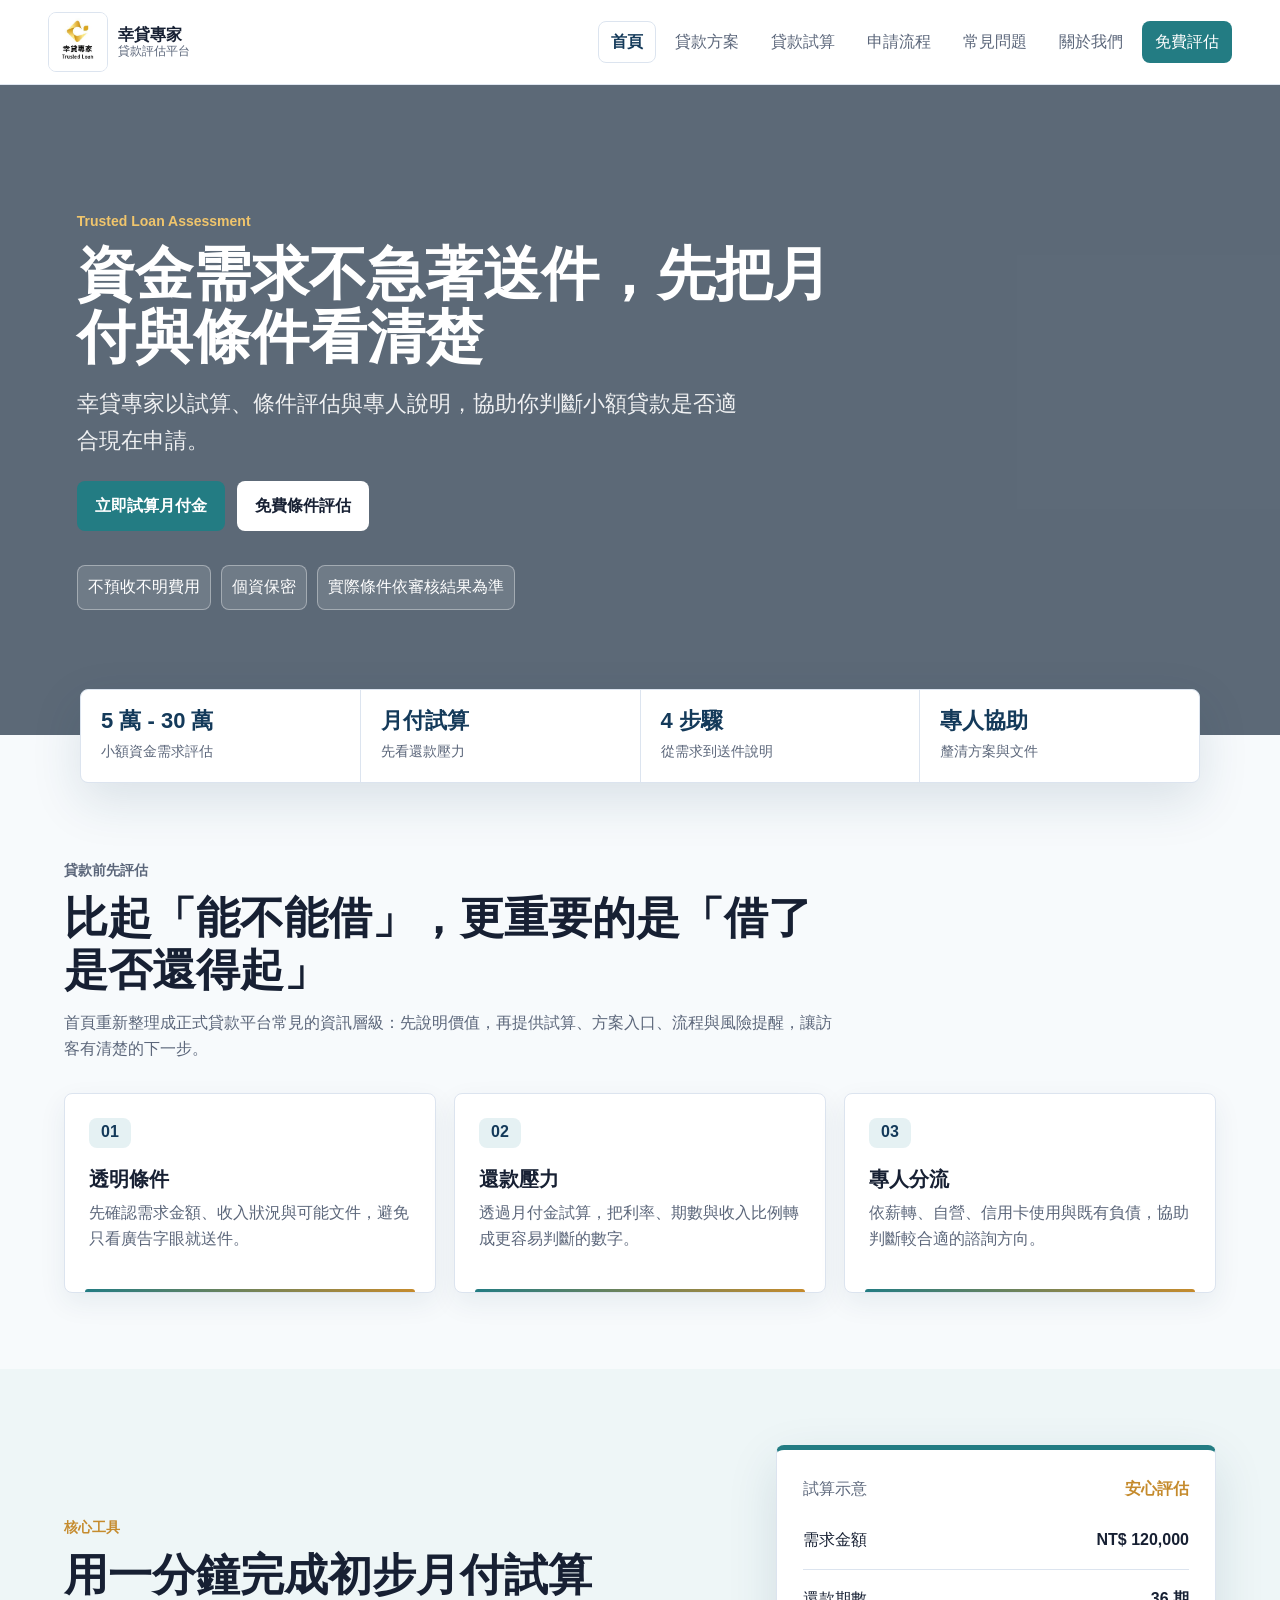
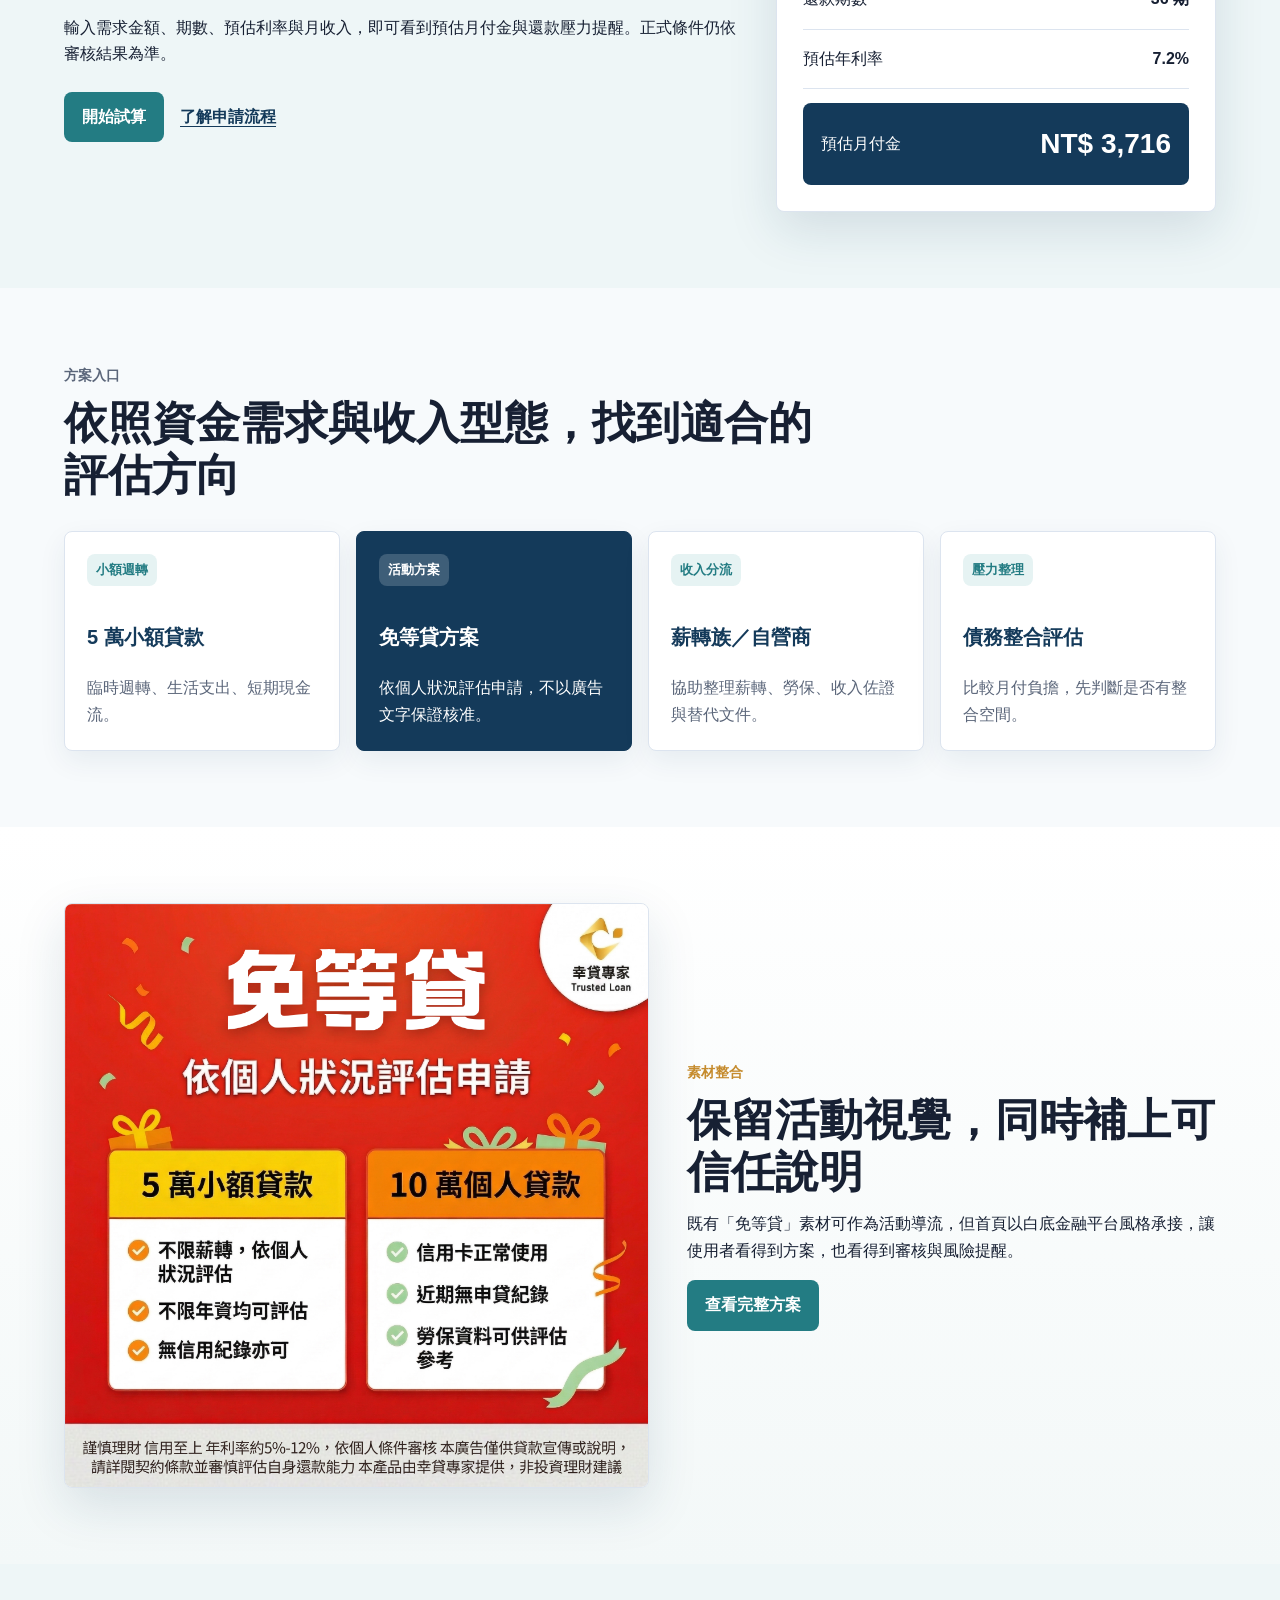
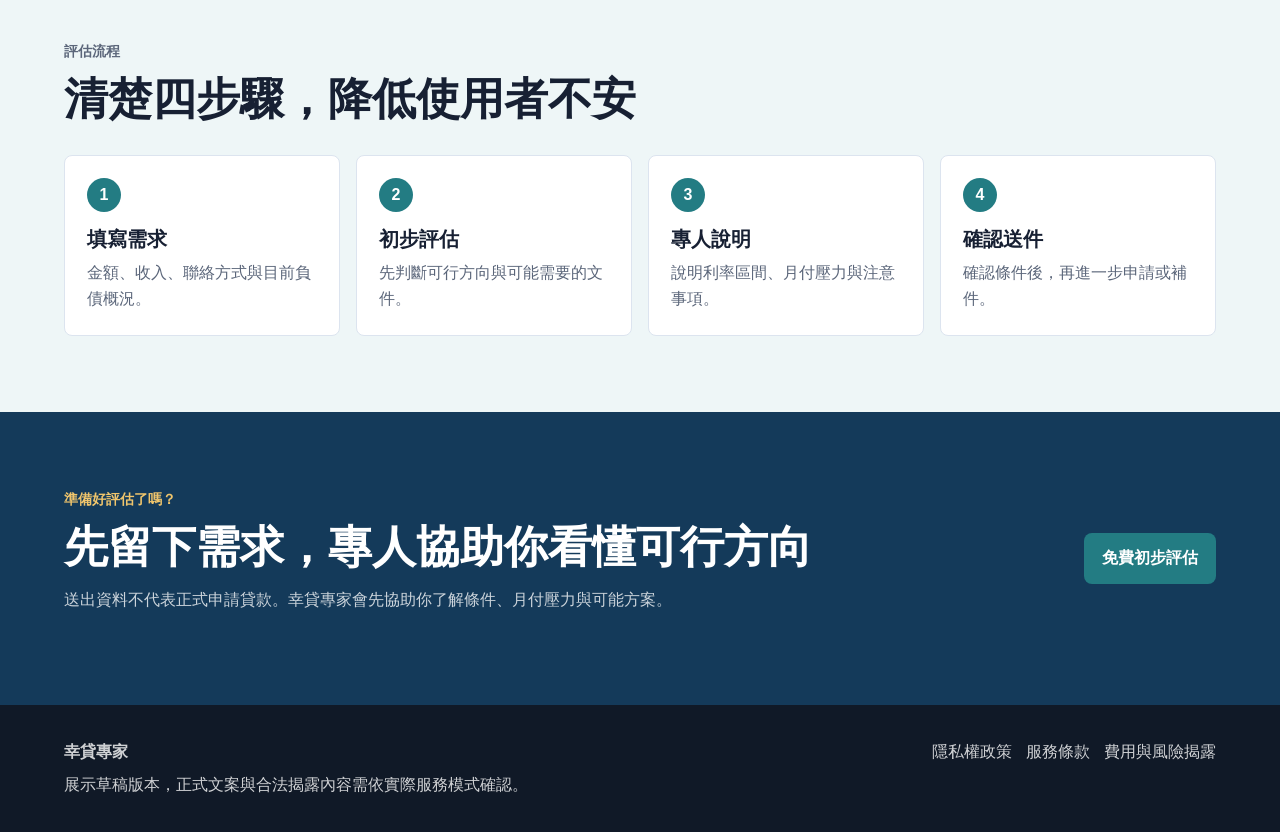
==== commit 209a6c37: "Refine homepage design" ====
--- a/index.html
+++ b/index.html
@@ -27,93 +27,155 @@
   </header>
 
   <main>
-    <section class="hero">
+    <section class="hero premium-hero">
       <div class="hero-overlay"></div>
       <div class="hero-content">
-        <p class="eyebrow">可信任的小額貸款評估平台</p>
-        <h1>小額貸款，先評估再決定</h1>
-        <p class="hero-copy">幸貸專家協助你了解自身條件、預估月付金與還款壓力，讓資金週轉更清楚、更安心。</p>
+        <p class="eyebrow">Trusted Loan Assessment</p>
+        <h1>資金需求不急著送件，先把月付與條件看清楚</h1>
+        <p class="hero-copy">幸貸專家以試算、條件評估與專人說明，協助你判斷小額貸款是否適合現在申請。</p>
         <div class="hero-actions">
-          <a class="primary-btn" href="./contact.html">免費初步評估</a>
-          <a class="secondary-btn" href="./calculator.html">試算月付金</a>
+          <a class="primary-btn" href="./calculator.html">立即試算月付金</a>
+          <a class="secondary-btn" href="./contact.html">免費條件評估</a>
         </div>
         <div class="trust-strip" aria-label="信任重點">
           <span>不預收不明費用</span>
           <span>個資保密</span>
-          <span>條件依審核結果為準</span>
+          <span>實際條件依審核結果為準</span>
+        </div>
+      </div>
+    </section>
+
+    <section class="home-quickbar" aria-label="服務摘要">
+      <div>
+        <strong>5 萬 - 30 萬</strong>
+        <span>小額資金需求評估</span>
+      </div>
+      <div>
+        <strong>月付試算</strong>
+        <span>先看還款壓力</span>
+      </div>
+      <div>
+        <strong>4 步驟</strong>
+        <span>從需求到送件說明</span>
+      </div>
+      <div>
+        <strong>專人協助</strong>
+        <span>釐清方案與文件</span>
+      </div>
+    </section>
+
+    <section class="section home-intro">
+      <div class="section-heading">
+        <p class="eyebrow">貸款前先評估</p>
+        <h2>比起「能不能借」，更重要的是「借了是否還得起」</h2>
+        <p>首頁重新整理成正式貸款平台常見的資訊層級：先說明價值，再提供試算、方案入口、流程與風險提醒，讓訪客有清楚的下一步。</p>
+      </div>
+      <div class="feature-grid three">
+        <article class="feature-card refined-card">
+          <span class="icon">01</span>
+          <h3>透明條件</h3>
+          <p>先確認需求金額、收入狀況與可能文件，避免只看廣告字眼就送件。</p>
+        </article>
+        <article class="feature-card refined-card">
+          <span class="icon">02</span>
+          <h3>還款壓力</h3>
+          <p>透過月付金試算，把利率、期數與收入比例轉成更容易判斷的數字。</p>
+        </article>
+        <article class="feature-card refined-card">
+          <span class="icon">03</span>
+          <h3>專人分流</h3>
+          <p>依薪轉、自營、信用卡使用與既有負債，協助判斷較合適的諮詢方向。</p>
+        </article>
+      </div>
+    </section>
+
+    <section class="section muted">
+      <div class="assessment-grid">
+        <div>
+          <p class="eyebrow">核心工具</p>
+          <h2>用一分鐘完成初步月付試算</h2>
+          <p>輸入需求金額、期數、預估利率與月收入，即可看到預估月付金與還款壓力提醒。正式條件仍依審核結果為準。</p>
+          <div class="home-actions">
+            <a class="primary-btn" href="./calculator.html">開始試算</a>
+            <a class="text-link" href="./process.html">了解申請流程</a>
+          </div>
+        </div>
+        <div class="mini-dashboard elevated" aria-label="試算器示意">
+          <div class="dash-head">
+            <span>試算示意</span>
+            <strong>安心評估</strong>
+          </div>
+          <div class="dash-row"><span>需求金額</span><strong>NT$ 120,000</strong></div>
+          <div class="dash-row"><span>還款期數</span><strong>36 期</strong></div>
+          <div class="dash-row"><span>預估年利率</span><strong>7.2%</strong></div>
+          <div class="dash-result"><span>預估月付金</span><strong>NT$ 3,716</strong></div>
         </div>
       </div>
     </section>
 
     <section class="section">
       <div class="section-heading">
-        <p class="eyebrow">借款前先看清楚</p>
-        <h2>用評估流程取代衝動申請</h2>
-        <p>貸款不是只看能不能借，更要看借了之後是否還得起。幸貸專家協助使用者先理解條件、月付與風險。</p>
+        <p class="eyebrow">方案入口</p>
+        <h2>依照資金需求與收入型態，找到適合的評估方向</h2>
       </div>
-      <div class="feature-grid three">
-        <article class="feature-card">
-          <span class="icon">01</span>
-          <h3>透明評估</h3>
-          <p>協助了解可能金額、期數、利率區間與相關費用。</p>
-        </article>
-        <article class="feature-card">
-          <span class="icon">02</span>
-          <h3>月付試算</h3>
-          <p>先估算每月負擔，避免申請後才發現壓力過高。</p>
-        </article>
-        <article class="feature-card">
-          <span class="icon">03</span>
-          <h3>專人協助</h3>
-          <p>由專人說明可行方向，協助釐清方案差異。</p>
-        </article>
+      <div class="loan-route-grid">
+        <a class="route-card" href="./plans.html">
+          <span>小額週轉</span>
+          <h3>5 萬小額貸款</h3>
+          <p>臨時週轉、生活支出、短期現金流。</p>
+        </a>
+        <a class="route-card highlight" href="./plans.html">
+          <span>活動方案</span>
+          <h3>免等貸方案</h3>
+          <p>依個人狀況評估申請，不以廣告文字保證核准。</p>
+        </a>
+        <a class="route-card" href="./plans.html">
+          <span>收入分流</span>
+          <h3>薪轉族／自營商</h3>
+          <p>協助整理薪轉、勞保、收入佐證與替代文件。</p>
+        </a>
+        <a class="route-card" href="./plans.html">
+          <span>壓力整理</span>
+          <h3>債務整合評估</h3>
+          <p>比較月付負擔，先判斷是否有整合空間。</p>
+        </a>
       </div>
     </section>
 
-    <section class="section muted">
-      <div class="split">
-        <div>
-          <p class="eyebrow">首頁轉換區</p>
-          <h2>先試算，再決定是否申請</h2>
-          <p>將「需求金額、期數、利率、收入」轉成月付金與壓力提醒，讓使用者先看懂再諮詢。</p>
-          <a class="primary-btn" href="./calculator.html">前往試算頁</a>
-        </div>
-        <div class="mini-dashboard" aria-label="試算器示意">
-          <div class="dash-row"><span>需求金額</span><strong>NT$ 120,000</strong></div>
-          <div class="dash-row"><span>期數</span><strong>36 期</strong></div>
-          <div class="dash-result"><span>預估月付金</span><strong>NT$ 3,735</strong></div>
-        </div>
-      </div>
-    </section>
-
-    <section class="section">
+    <section class="section campaign-band">
       <div class="campaign-preview">
         <div class="campaign-image-frame">
           <img src="./plan-mian-deng-dai.png" alt="免等貸方案素材">
         </div>
         <div>
-          <p class="eyebrow">目前方案素材</p>
-          <h2>免等貸方案，轉成可信任的活動入口</h2>
-          <p>保留活動素材的辨識度，同時在網站中補上審核條件、利率區間與風險提醒，避免讓頁面看起來像保證核貸廣告。</p>
-          <a class="primary-btn" href="./plans.html">查看方案頁</a>
+          <p class="eyebrow">素材整合</p>
+          <h2>保留活動視覺，同時補上可信任說明</h2>
+          <p>既有「免等貸」素材可作為活動導流，但首頁以白底金融平台風格承接，讓使用者看得到方案，也看得到審核與風險提醒。</p>
+          <a class="primary-btn" href="./plans.html">查看完整方案</a>
         </div>
       </div>
     </section>
 
-    <section class="section">
+    <section class="section muted">
       <div class="section-heading">
-        <p class="eyebrow">真實七頁架構</p>
-        <h2>每個重點都有獨立頁面承接</h2>
+        <p class="eyebrow">評估流程</p>
+        <h2>清楚四步驟，降低使用者不安</h2>
       </div>
-      <div class="page-map">
-        <a href="./index.html">首頁</a>
-        <a href="./plans.html">貸款方案</a>
-        <a href="./calculator.html">貸款試算</a>
-        <a href="./process.html">申請流程</a>
-        <a href="./faq.html">常見問題</a>
-        <a href="./about.html">關於幸貸專家</a>
-        <a href="./contact.html">聯絡／免費評估</a>
+      <div class="home-steps">
+        <article><span>1</span><h3>填寫需求</h3><p>金額、收入、聯絡方式與目前負債概況。</p></article>
+        <article><span>2</span><h3>初步評估</h3><p>先判斷可行方向與可能需要的文件。</p></article>
+        <article><span>3</span><h3>專人說明</h3><p>說明利率區間、月付壓力與注意事項。</p></article>
+        <article><span>4</span><h3>確認送件</h3><p>確認條件後，再進一步申請或補件。</p></article>
       </div>
+    </section>
+
+    <section class="section final-cta">
+      <div>
+        <p class="eyebrow">準備好評估了嗎？</p>
+        <h2>先留下需求，專人協助你看懂可行方向</h2>
+        <p>送出資料不代表正式申請貸款。幸貸專家會先協助你了解條件、月付壓力與可能方案。</p>
+      </div>
+      <a class="primary-btn" href="./contact.html">免費初步評估</a>
     </section>
   </main>
 
--- a/styles.css
+++ b/styles.css
@@ -110,6 +110,12 @@
   background-position: center;
 }
 
+.premium-hero {
+  min-height: 650px;
+  background-image: url("https://images.unsplash.com/photo-1554224155-8d04cb21cd6c?auto=format&fit=crop&w=1800&q=82");
+  background-position: center right;
+}
+
 .hero-overlay {
   position: absolute;
   inset: 0;
@@ -162,6 +168,44 @@
   background: rgba(255, 255, 255, 0.12);
 }
 
+.home-quickbar {
+  position: relative;
+  z-index: 2;
+  display: grid;
+  grid-template-columns: repeat(4, minmax(0, 1fr));
+  gap: 1px;
+  width: min(1120px, calc(100% - 40px));
+  margin: -46px auto 0;
+  overflow: hidden;
+  border: 1px solid var(--line);
+  border-radius: 8px;
+  background: var(--line);
+  box-shadow: var(--shadow);
+}
+
+.home-quickbar div {
+  min-height: 92px;
+  padding: 18px 20px;
+  background: #fff;
+}
+
+.home-quickbar strong,
+.home-quickbar span {
+  display: block;
+}
+
+.home-quickbar strong {
+  color: var(--navy);
+  font-size: 22px;
+  line-height: 1.2;
+}
+
+.home-quickbar span {
+  margin-top: 6px;
+  color: var(--muted);
+  font-size: 14px;
+}
+
 .section, .page-hero { padding: 76px clamp(20px, 5vw, 76px); }
 .section-heading { width: min(780px, 100%); margin-bottom: 30px; }
 .section-heading p, .page-hero p, .split p, .feature-card p, .timeline p, .note-section p, .contact-card p, .form-note, .offer-grid p, .disclosure { color: var(--muted); }
@@ -179,6 +223,20 @@
   box-shadow: 0 10px 28px rgba(20, 58, 90, 0.07);
 }
 
+.refined-card {
+  position: relative;
+  overflow: hidden;
+}
+
+.refined-card::after {
+  content: "";
+  position: absolute;
+  inset: auto 20px 0 20px;
+  height: 3px;
+  border-radius: 999px 999px 0 0;
+  background: linear-gradient(90deg, var(--teal), var(--gold));
+}
+
 .icon {
   display: inline-flex;
   align-items: center;
@@ -199,6 +257,28 @@
   align-items: center;
 }
 
+.assessment-grid {
+  display: grid;
+  grid-template-columns: minmax(0, 1fr) minmax(330px, 440px);
+  gap: 38px;
+  align-items: center;
+}
+
+.home-actions {
+  display: flex;
+  flex-wrap: wrap;
+  gap: 16px;
+  align-items: center;
+  margin-top: 24px;
+}
+
+.text-link {
+  color: var(--navy);
+  font-weight: 800;
+  text-decoration: underline;
+  text-underline-offset: 4px;
+}
+
 .mini-dashboard, .result-panel, .contact-card {
   border: 1px solid var(--line);
   border-radius: 8px;
@@ -224,6 +304,22 @@
   background: var(--navy);
 }
 .dash-result strong { font-size: 28px; }
+
+.dash-head {
+  display: flex;
+  justify-content: space-between;
+  gap: 12px;
+  margin-bottom: 8px;
+  color: var(--muted);
+}
+
+.dash-head strong {
+  color: var(--gold);
+}
+
+.elevated {
+  border-top: 5px solid var(--teal);
+}
 
 .page-map { display: grid; grid-template-columns: repeat(7, minmax(120px, 1fr)); gap: 10px; }
 .page-map a {
@@ -250,6 +346,112 @@
 .offer-grid { display: grid; grid-template-columns: repeat(2, minmax(0, 1fr)); gap: 14px; margin: 22px 0; }
 .offer-grid article { border: 1px solid var(--line); border-radius: 8px; padding: 18px; background: #fff; }
 .disclosure { border-left: 4px solid var(--gold); padding: 14px 16px; background: #fff8eb; }
+
+.loan-route-grid {
+  display: grid;
+  grid-template-columns: repeat(4, minmax(0, 1fr));
+  gap: 16px;
+}
+
+.route-card {
+  min-height: 220px;
+  display: flex;
+  flex-direction: column;
+  justify-content: space-between;
+  border: 1px solid var(--line);
+  border-radius: 8px;
+  padding: 22px;
+  background: #fff;
+  box-shadow: 0 10px 28px rgba(20, 58, 90, 0.07);
+}
+
+.route-card span {
+  width: fit-content;
+  border-radius: 8px;
+  padding: 5px 9px;
+  color: var(--teal);
+  background: #e6f3f3;
+  font-size: 13px;
+  font-weight: 800;
+}
+
+.route-card h3 {
+  margin-top: 22px;
+  color: var(--navy);
+}
+
+.route-card p {
+  margin-bottom: 0;
+  color: var(--muted);
+}
+
+.route-card.highlight {
+  color: #fff;
+  border-color: var(--navy);
+  background: var(--navy);
+}
+
+.route-card.highlight h3,
+.route-card.highlight p {
+  color: #fff;
+}
+
+.route-card.highlight span {
+  color: #fff;
+  background: rgba(255, 255, 255, 0.18);
+}
+
+.campaign-band {
+  background: linear-gradient(180deg, #ffffff 0%, #f3f8f8 100%);
+}
+
+.home-steps {
+  display: grid;
+  grid-template-columns: repeat(4, minmax(0, 1fr));
+  gap: 16px;
+}
+
+.home-steps article {
+  border: 1px solid var(--line);
+  border-radius: 8px;
+  padding: 22px;
+  background: #fff;
+}
+
+.home-steps span {
+  display: inline-grid;
+  width: 34px;
+  height: 34px;
+  place-items: center;
+  margin-bottom: 14px;
+  border-radius: 50%;
+  color: #fff;
+  background: var(--teal);
+  font-weight: 800;
+}
+
+.home-steps p {
+  margin-bottom: 0;
+  color: var(--muted);
+}
+
+.final-cta {
+  display: flex;
+  align-items: center;
+  justify-content: space-between;
+  gap: 28px;
+  color: #fff;
+  background: var(--navy);
+}
+
+.final-cta .eyebrow {
+  color: #f0c56c;
+}
+
+.final-cta p {
+  max-width: 760px;
+  color: rgba(255, 255, 255, 0.78);
+}
 
 .page-hero.compact { color: #fff; background: var(--navy); }
 .page-hero.compact h1 { max-width: 920px; font-size: clamp(36px, 5vw, 58px); }
@@ -312,9 +514,11 @@
 }
 
 @media (max-width: 980px) {
-  .feature-grid.three, .feature-grid.two, .split, .campaign-preview, .campaign-detail, .calculator-section, .contact-layout, .timeline { grid-template-columns: 1fr; }
+  .feature-grid.three, .feature-grid.two, .split, .campaign-preview, .campaign-detail, .calculator-section, .contact-layout, .timeline, .assessment-grid { grid-template-columns: 1fr; }
   .page-map { grid-template-columns: repeat(2, minmax(0, 1fr)); }
   .offer-grid { grid-template-columns: 1fr; }
+  .home-quickbar, .loan-route-grid, .home-steps { grid-template-columns: repeat(2, minmax(0, 1fr)); }
+  .final-cta { align-items: flex-start; flex-direction: column; }
 }
 
 @media (max-width: 640px) {
@@ -325,7 +529,16 @@
   .brand small { font-size: 11px; }
   .main-nav { grid-template-columns: 1fr; }
   .hero { min-height: 560px; padding: 54px 18px; }
+  .premium-hero { min-height: 620px; }
   .section, .page-hero { padding: 52px 18px; }
+  .home-quickbar {
+    width: calc(100% - 28px);
+    grid-template-columns: 1fr;
+    margin-top: -28px;
+  }
+  .home-quickbar div { min-height: auto; padding: 14px 16px; }
+  .loan-route-grid, .home-steps { grid-template-columns: 1fr; }
+  .route-card { min-height: 180px; }
   .calculator, .lead-form { grid-template-columns: 1fr; }
   .site-footer { flex-direction: column; }
 }
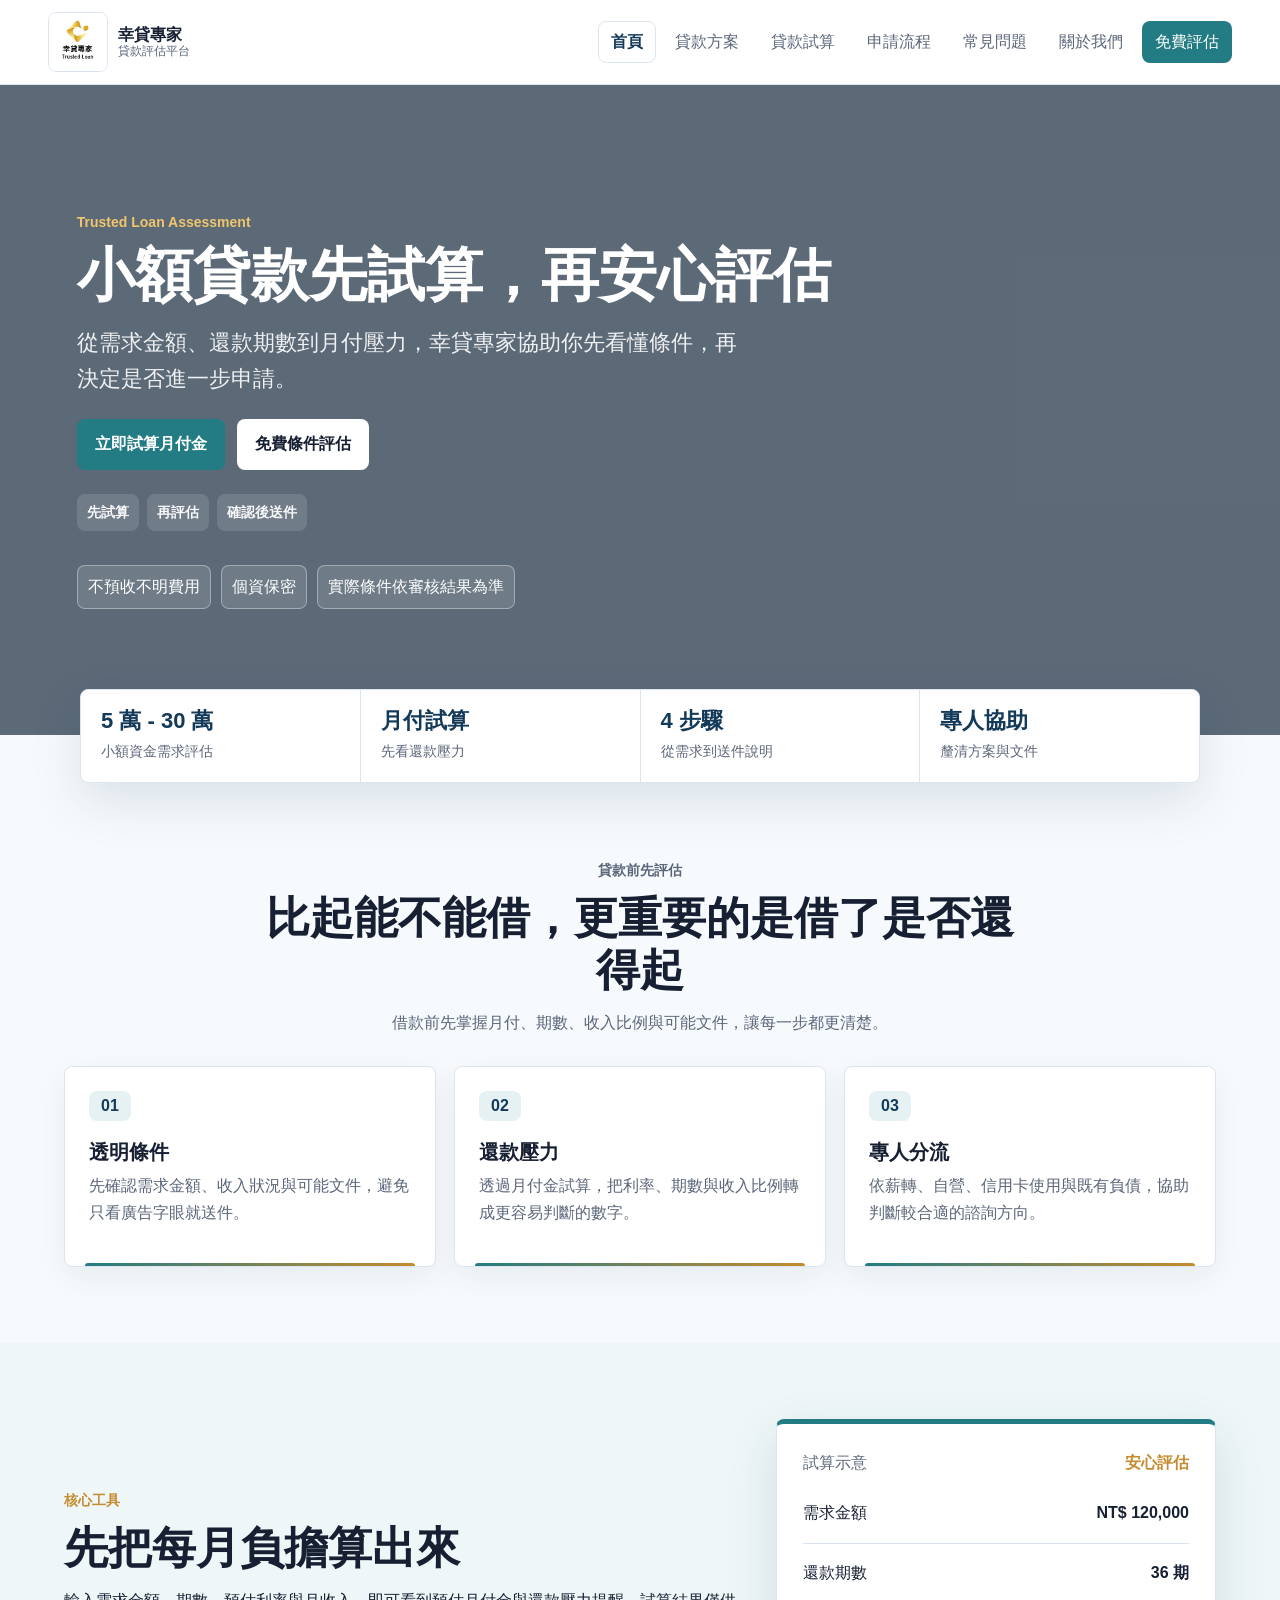
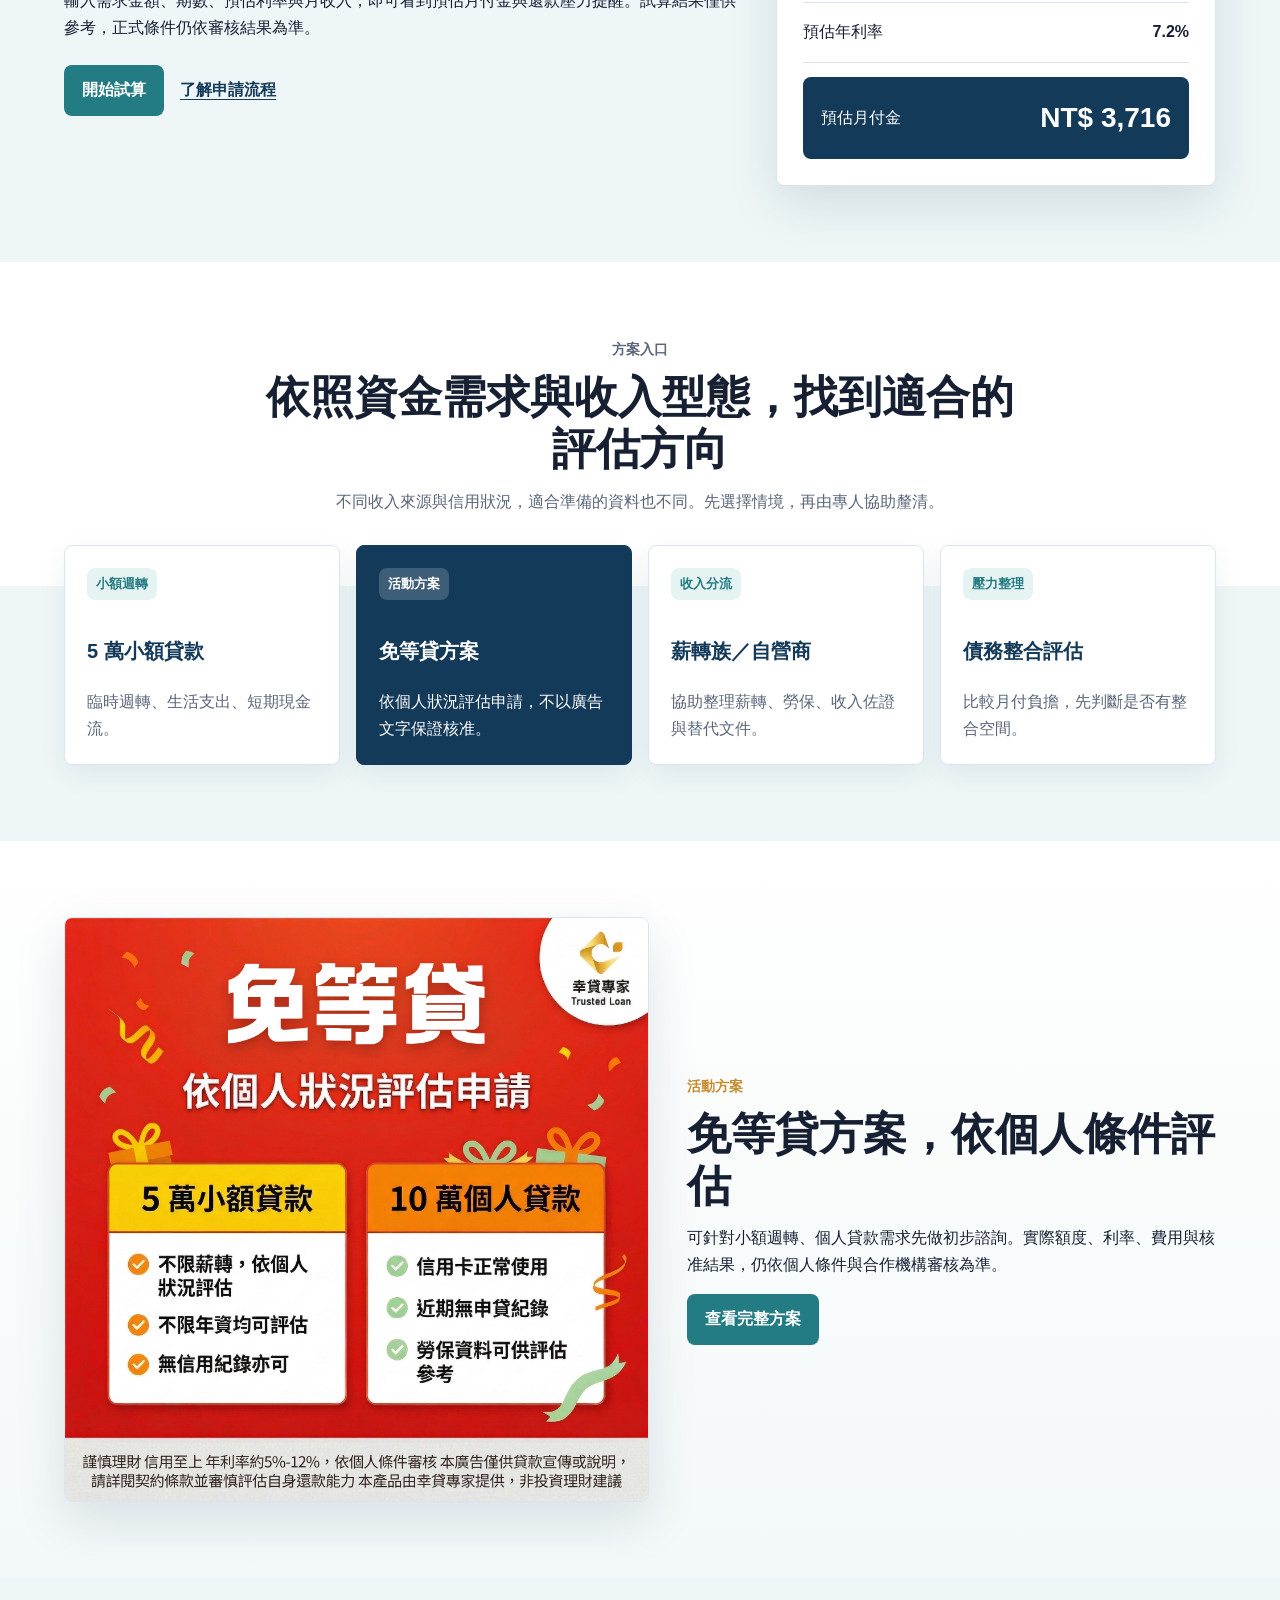
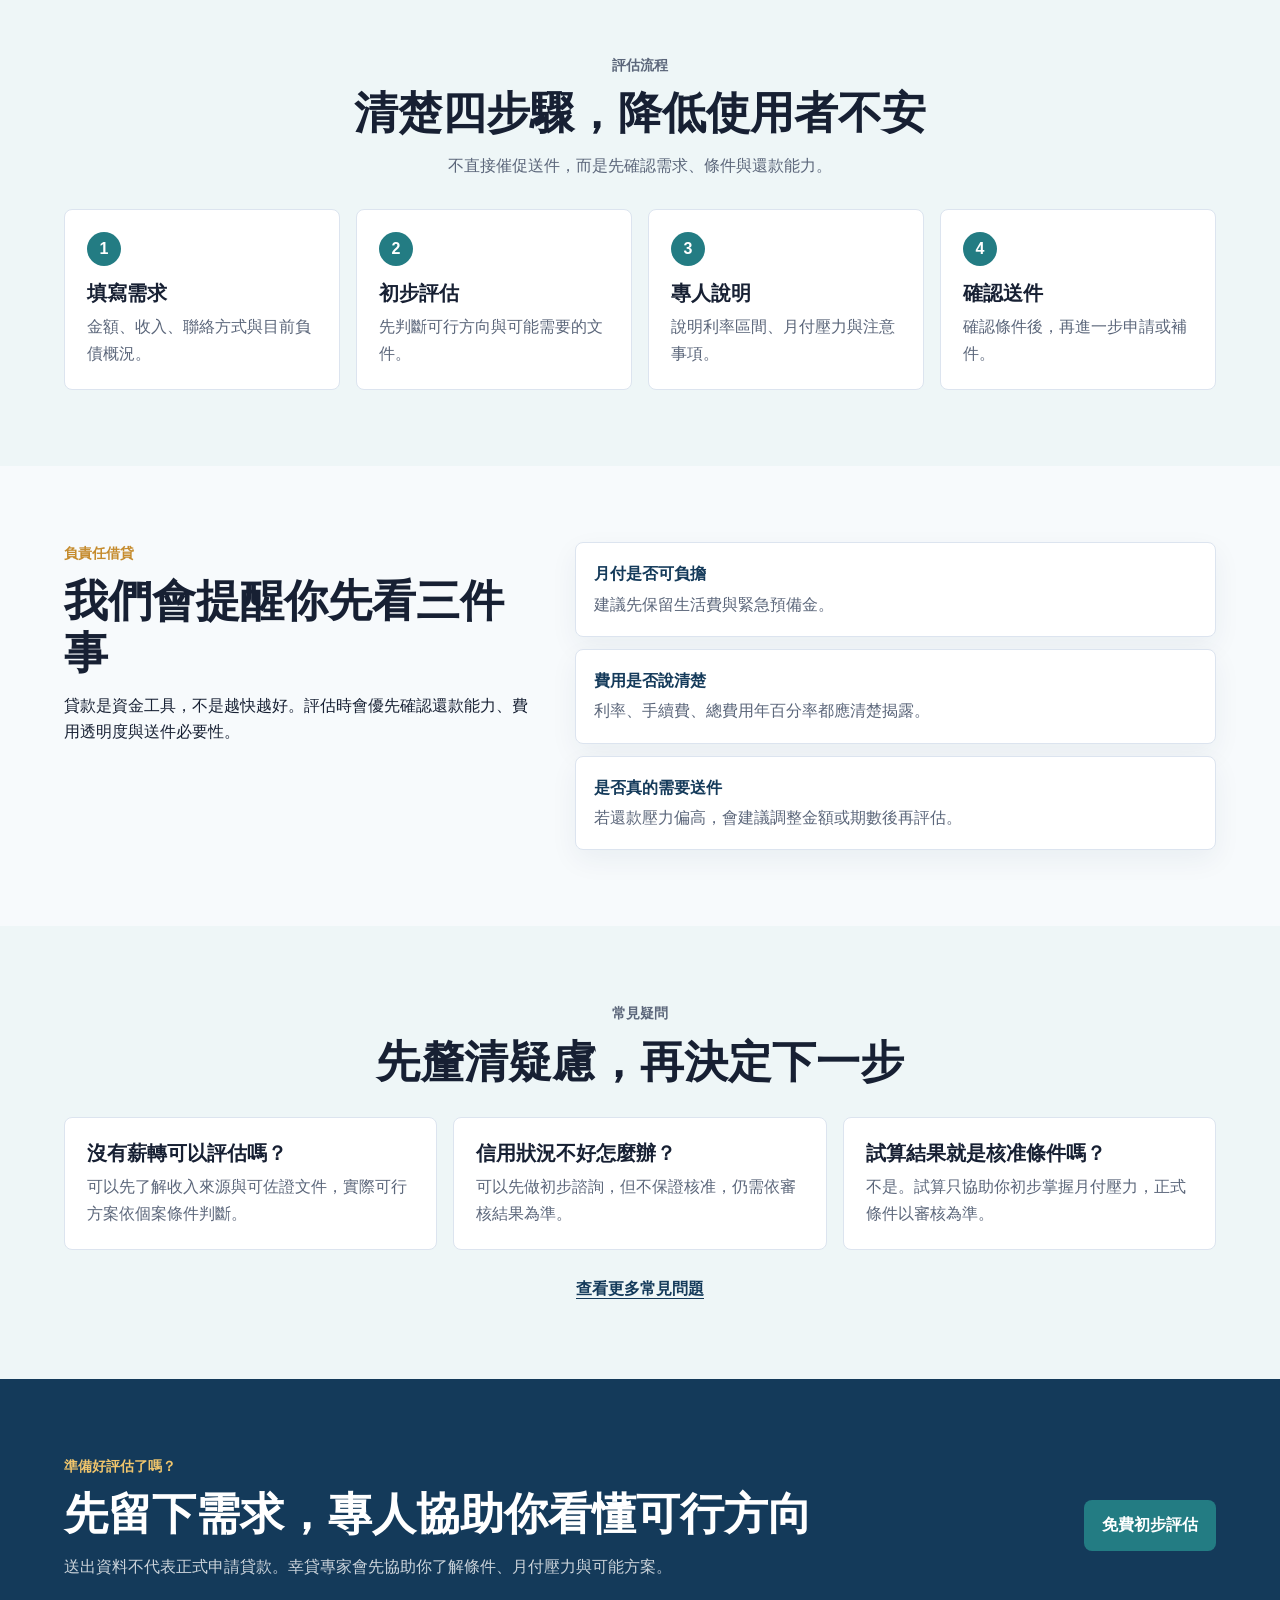
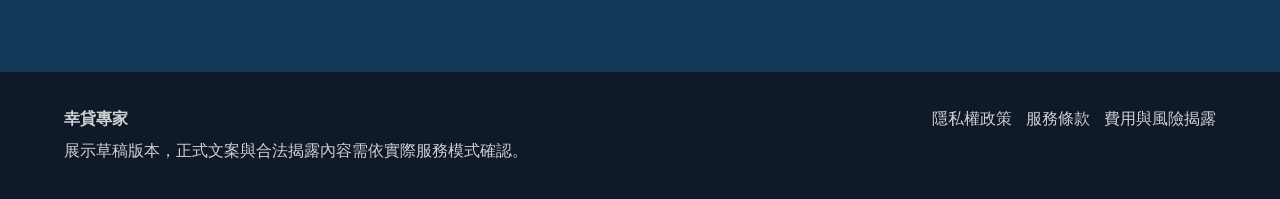
==== commit 189d83f8: "Improve homepage structure and conversion flow" ====
--- a/index.html
+++ b/index.html
@@ -31,11 +31,16 @@
       <div class="hero-overlay"></div>
       <div class="hero-content">
         <p class="eyebrow">Trusted Loan Assessment</p>
-        <h1>資金需求不急著送件，先把月付與條件看清楚</h1>
-        <p class="hero-copy">幸貸專家以試算、條件評估與專人說明，協助你判斷小額貸款是否適合現在申請。</p>
+        <h1>小額貸款先試算，再安心評估</h1>
+        <p class="hero-copy">從需求金額、還款期數到月付壓力，幸貸專家協助你先看懂條件，再決定是否進一步申請。</p>
         <div class="hero-actions">
           <a class="primary-btn" href="./calculator.html">立即試算月付金</a>
           <a class="secondary-btn" href="./contact.html">免費條件評估</a>
+        </div>
+        <div class="hero-proof" aria-label="服務方式">
+          <span>先試算</span>
+          <span>再評估</span>
+          <span>確認後送件</span>
         </div>
         <div class="trust-strip" aria-label="信任重點">
           <span>不預收不明費用</span>
@@ -65,10 +70,10 @@
     </section>
 
     <section class="section home-intro">
-      <div class="section-heading">
+      <div class="section-heading centered">
         <p class="eyebrow">貸款前先評估</p>
-        <h2>比起「能不能借」，更重要的是「借了是否還得起」</h2>
-        <p>首頁重新整理成正式貸款平台常見的資訊層級：先說明價值，再提供試算、方案入口、流程與風險提醒，讓訪客有清楚的下一步。</p>
+        <h2>比起能不能借，更重要的是借了是否還得起</h2>
+        <p>借款前先掌握月付、期數、收入比例與可能文件，讓每一步都更清楚。</p>
       </div>
       <div class="feature-grid three">
         <article class="feature-card refined-card">
@@ -93,8 +98,8 @@
       <div class="assessment-grid">
         <div>
           <p class="eyebrow">核心工具</p>
-          <h2>用一分鐘完成初步月付試算</h2>
-          <p>輸入需求金額、期數、預估利率與月收入，即可看到預估月付金與還款壓力提醒。正式條件仍依審核結果為準。</p>
+          <h2>先把每月負擔算出來</h2>
+          <p>輸入需求金額、期數、預估利率與月收入，即可看到預估月付金與還款壓力提醒。試算結果僅供參考，正式條件仍依審核結果為準。</p>
           <div class="home-actions">
             <a class="primary-btn" href="./calculator.html">開始試算</a>
             <a class="text-link" href="./process.html">了解申請流程</a>
@@ -113,10 +118,11 @@
       </div>
     </section>
 
-    <section class="section">
-      <div class="section-heading">
+    <section class="section route-section">
+      <div class="section-heading centered">
         <p class="eyebrow">方案入口</p>
         <h2>依照資金需求與收入型態，找到適合的評估方向</h2>
+        <p>不同收入來源與信用狀況，適合準備的資料也不同。先選擇情境，再由專人協助釐清。</p>
       </div>
       <div class="loan-route-grid">
         <a class="route-card" href="./plans.html">
@@ -148,18 +154,19 @@
           <img src="./plan-mian-deng-dai.png" alt="免等貸方案素材">
         </div>
         <div>
-          <p class="eyebrow">素材整合</p>
-          <h2>保留活動視覺，同時補上可信任說明</h2>
-          <p>既有「免等貸」素材可作為活動導流，但首頁以白底金融平台風格承接，讓使用者看得到方案，也看得到審核與風險提醒。</p>
+          <p class="eyebrow">活動方案</p>
+          <h2>免等貸方案，依個人條件評估</h2>
+          <p>可針對小額週轉、個人貸款需求先做初步諮詢。實際額度、利率、費用與核准結果，仍依個人條件與合作機構審核為準。</p>
           <a class="primary-btn" href="./plans.html">查看完整方案</a>
         </div>
       </div>
     </section>
 
     <section class="section muted">
-      <div class="section-heading">
+      <div class="section-heading centered">
         <p class="eyebrow">評估流程</p>
         <h2>清楚四步驟，降低使用者不安</h2>
+        <p>不直接催促送件，而是先確認需求、條件與還款能力。</p>
       </div>
       <div class="home-steps">
         <article><span>1</span><h3>填寫需求</h3><p>金額、收入、聯絡方式與目前負債概況。</p></article>
@@ -169,6 +176,34 @@
       </div>
     </section>
 
+    <section class="section">
+      <div class="insight-grid">
+        <div>
+          <p class="eyebrow">負責任借貸</p>
+          <h2>我們會提醒你先看三件事</h2>
+          <p>貸款是資金工具，不是越快越好。評估時會優先確認還款能力、費用透明度與送件必要性。</p>
+        </div>
+        <div class="check-list">
+          <p><strong>月付是否可負擔</strong><span>建議先保留生活費與緊急預備金。</span></p>
+          <p><strong>費用是否說清楚</strong><span>利率、手續費、總費用年百分率都應清楚揭露。</span></p>
+          <p><strong>是否真的需要送件</strong><span>若還款壓力偏高，會建議調整金額或期數後再評估。</span></p>
+        </div>
+      </div>
+    </section>
+
+    <section class="section muted home-faq">
+      <div class="section-heading centered">
+        <p class="eyebrow">常見疑問</p>
+        <h2>先釐清疑慮，再決定下一步</h2>
+      </div>
+      <div class="faq-preview-grid">
+        <article><h3>沒有薪轉可以評估嗎？</h3><p>可以先了解收入來源與可佐證文件，實際可行方案依個案條件判斷。</p></article>
+        <article><h3>信用狀況不好怎麼辦？</h3><p>可以先做初步諮詢，但不保證核准，仍需依審核結果為準。</p></article>
+        <article><h3>試算結果就是核准條件嗎？</h3><p>不是。試算只協助你初步掌握月付壓力，正式條件以審核為準。</p></article>
+      </div>
+      <div class="center-action"><a class="text-link" href="./faq.html">查看更多常見問題</a></div>
+    </section>
+
     <section class="section final-cta">
       <div>
         <p class="eyebrow">準備好評估了嗎？</p>
--- a/styles.css
+++ b/styles.css
@@ -160,6 +160,22 @@
 .primary-btn { color: #fff; background: var(--teal); }
 .secondary-btn { color: var(--ink); background: #fff; }
 
+.hero-proof {
+  display: flex;
+  flex-wrap: wrap;
+  gap: 8px;
+  margin-top: 24px;
+}
+
+.hero-proof span {
+  border-radius: 8px;
+  padding: 7px 10px;
+  color: rgba(255, 255, 255, 0.94);
+  background: rgba(255, 255, 255, 0.13);
+  font-size: 14px;
+  font-weight: 800;
+}
+
 .trust-strip { display: flex; flex-wrap: wrap; gap: 10px; margin-top: 34px; }
 .trust-strip span {
   border: 1px solid rgba(255, 255, 255, 0.36);
@@ -208,6 +224,11 @@
 
 .section, .page-hero { padding: 76px clamp(20px, 5vw, 76px); }
 .section-heading { width: min(780px, 100%); margin-bottom: 30px; }
+.section-heading.centered {
+  margin-right: auto;
+  margin-left: auto;
+  text-align: center;
+}
 .section-heading p, .page-hero p, .split p, .feature-card p, .timeline p, .note-section p, .contact-card p, .form-note, .offer-grid p, .disclosure { color: var(--muted); }
 .muted { background: var(--soft); }
 
@@ -401,6 +422,11 @@
   background: rgba(255, 255, 255, 0.18);
 }
 
+.route-section {
+  background:
+    linear-gradient(180deg, #ffffff 0%, #ffffff 56%, #eef6f7 56%, #eef6f7 100%);
+}
+
 .campaign-band {
   background: linear-gradient(180deg, #ffffff 0%, #f3f8f8 100%);
 }
@@ -451,6 +477,64 @@
 .final-cta p {
   max-width: 760px;
   color: rgba(255, 255, 255, 0.78);
+}
+
+.insight-grid {
+  display: grid;
+  grid-template-columns: minmax(0, 0.85fr) minmax(320px, 1.15fr);
+  gap: 38px;
+  align-items: start;
+}
+
+.check-list {
+  display: grid;
+  gap: 12px;
+}
+
+.check-list p {
+  margin: 0;
+  border: 1px solid var(--line);
+  border-radius: 8px;
+  padding: 18px;
+  background: #fff;
+  box-shadow: 0 10px 28px rgba(20, 58, 90, 0.06);
+}
+
+.check-list strong,
+.check-list span {
+  display: block;
+}
+
+.check-list strong {
+  color: var(--navy);
+}
+
+.check-list span {
+  margin-top: 4px;
+  color: var(--muted);
+}
+
+.faq-preview-grid {
+  display: grid;
+  grid-template-columns: repeat(3, minmax(0, 1fr));
+  gap: 16px;
+}
+
+.faq-preview-grid article {
+  border: 1px solid var(--line);
+  border-radius: 8px;
+  padding: 22px;
+  background: #fff;
+}
+
+.faq-preview-grid p {
+  margin-bottom: 0;
+  color: var(--muted);
+}
+
+.center-action {
+  margin-top: 26px;
+  text-align: center;
 }
 
 .page-hero.compact { color: #fff; background: var(--navy); }
@@ -514,10 +598,10 @@
 }
 
 @media (max-width: 980px) {
-  .feature-grid.three, .feature-grid.two, .split, .campaign-preview, .campaign-detail, .calculator-section, .contact-layout, .timeline, .assessment-grid { grid-template-columns: 1fr; }
+  .feature-grid.three, .feature-grid.two, .split, .campaign-preview, .campaign-detail, .calculator-section, .contact-layout, .timeline, .assessment-grid, .insight-grid { grid-template-columns: 1fr; }
   .page-map { grid-template-columns: repeat(2, minmax(0, 1fr)); }
   .offer-grid { grid-template-columns: 1fr; }
-  .home-quickbar, .loan-route-grid, .home-steps { grid-template-columns: repeat(2, minmax(0, 1fr)); }
+  .home-quickbar, .loan-route-grid, .home-steps, .faq-preview-grid { grid-template-columns: repeat(2, minmax(0, 1fr)); }
   .final-cta { align-items: flex-start; flex-direction: column; }
 }
 
@@ -537,7 +621,7 @@
     margin-top: -28px;
   }
   .home-quickbar div { min-height: auto; padding: 14px 16px; }
-  .loan-route-grid, .home-steps { grid-template-columns: 1fr; }
+  .loan-route-grid, .home-steps, .faq-preview-grid { grid-template-columns: 1fr; }
   .route-card { min-height: 180px; }
   .calculator, .lead-form { grid-template-columns: 1fr; }
   .site-footer { flex-direction: column; }
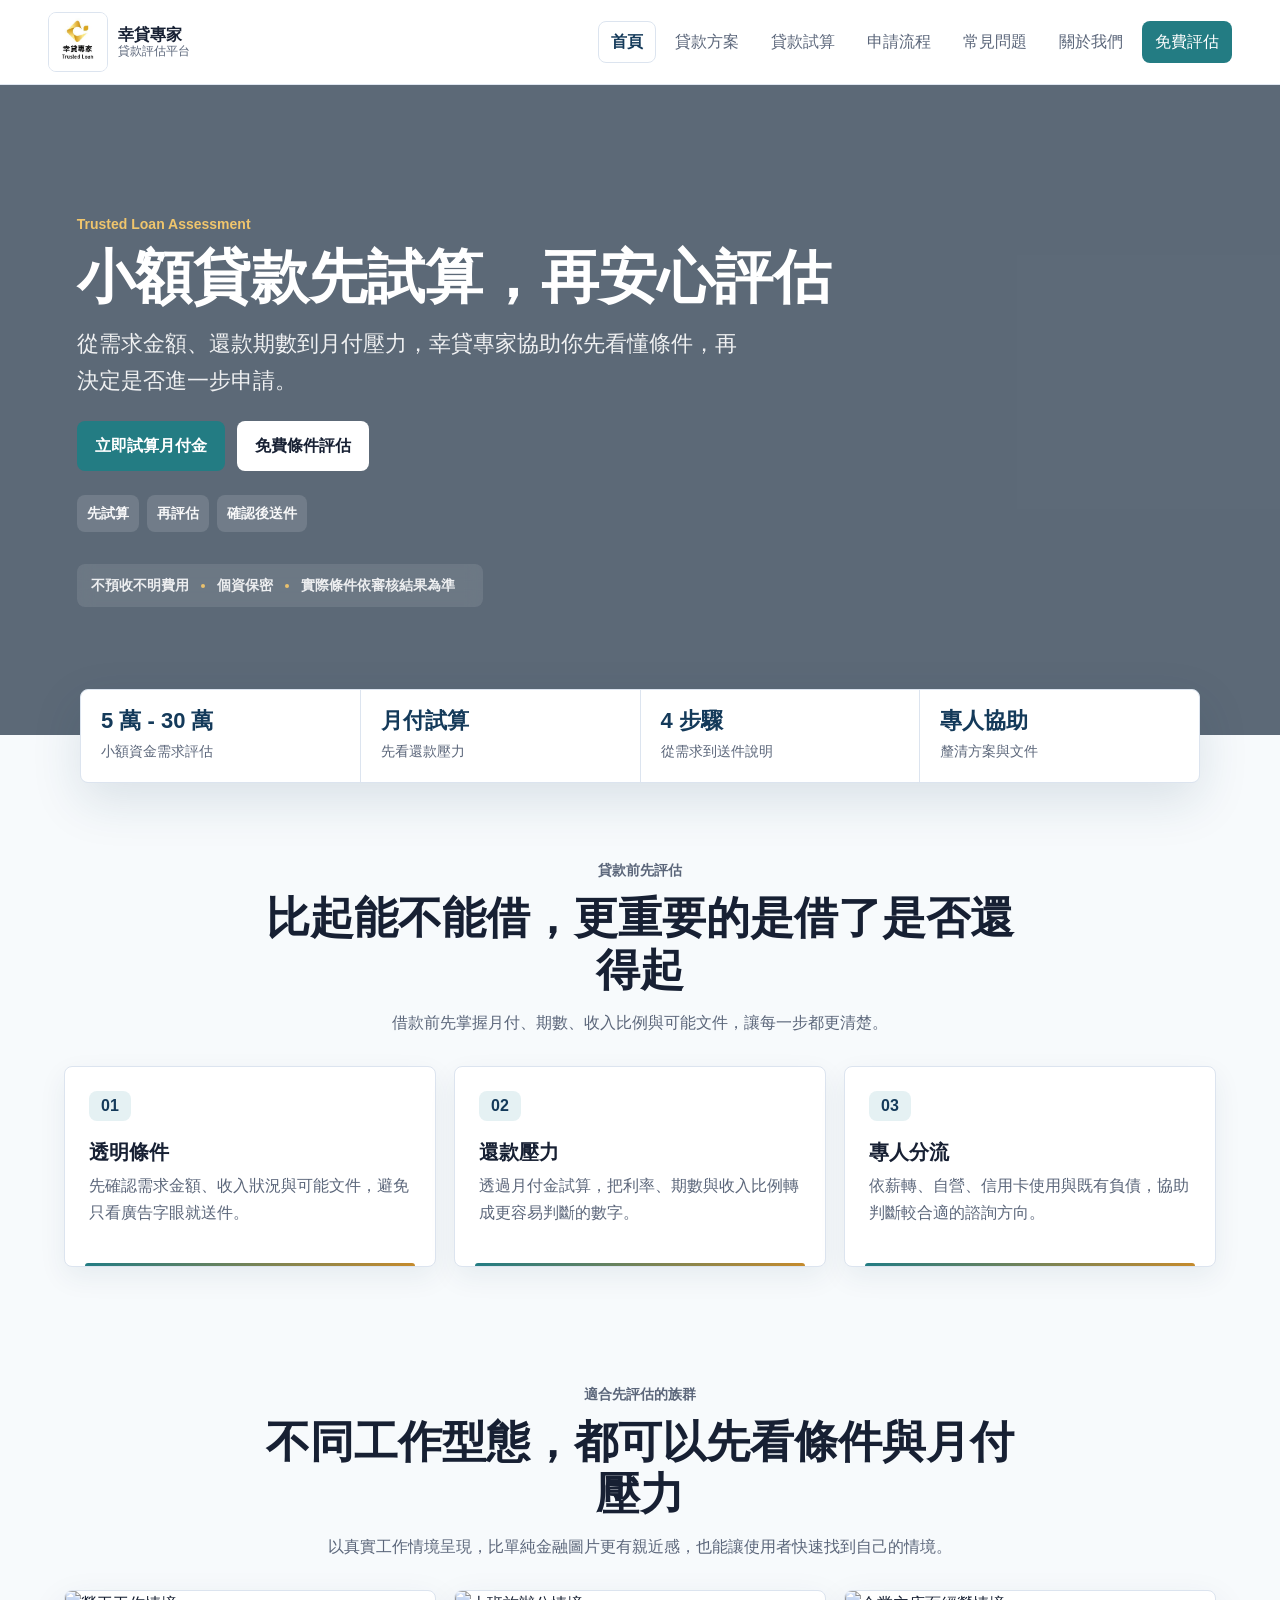
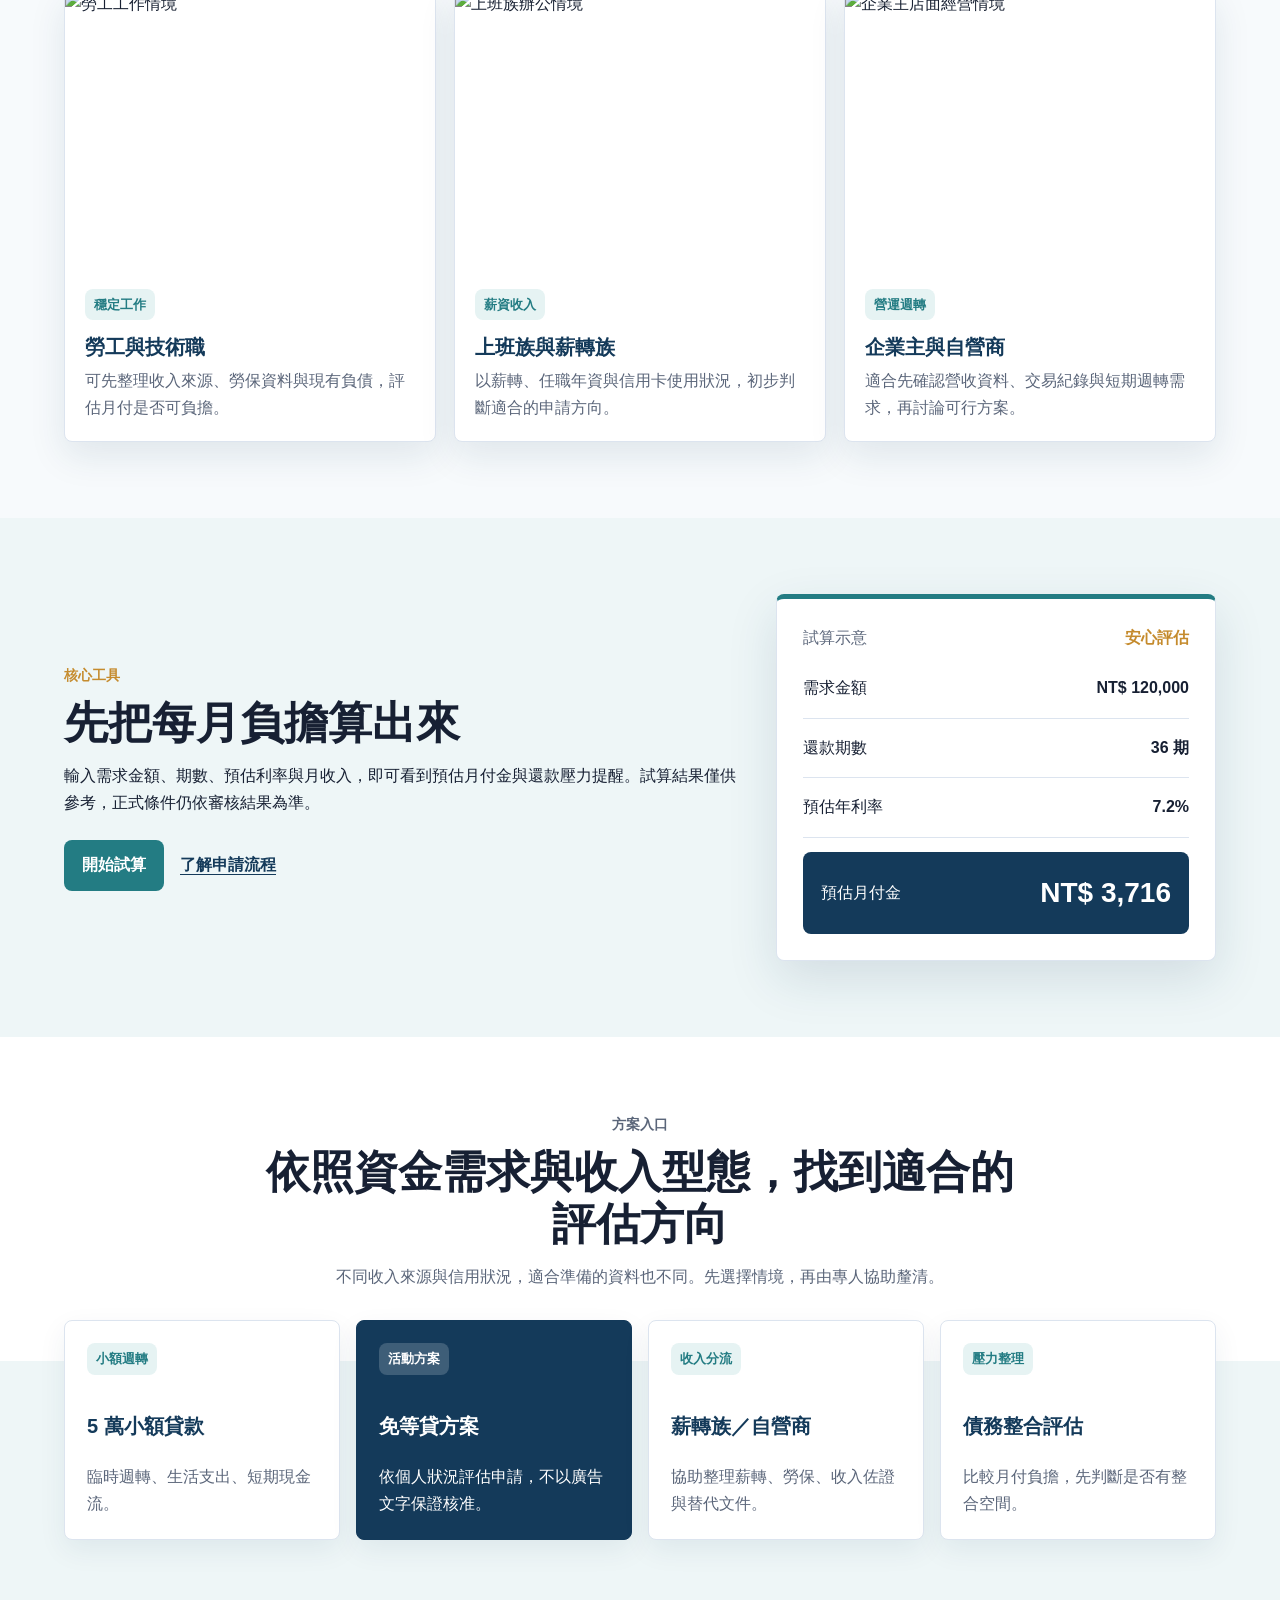
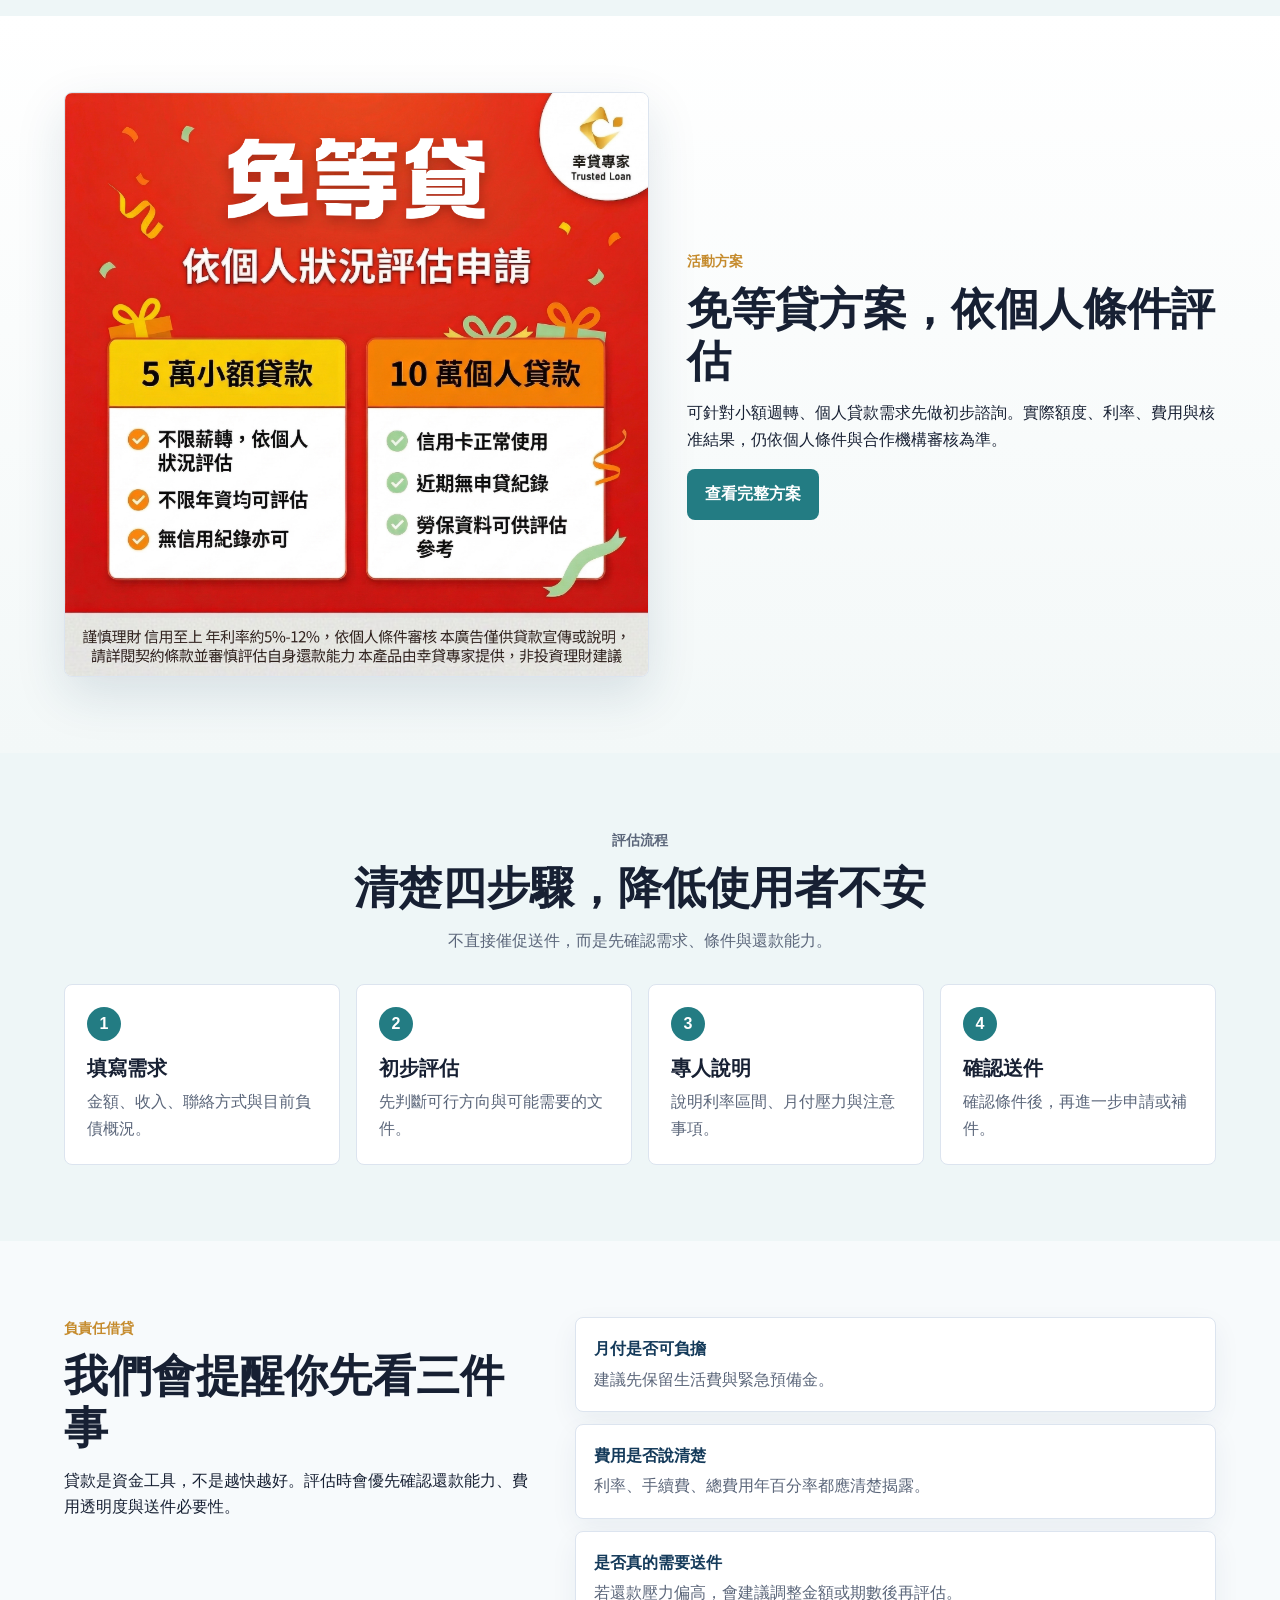
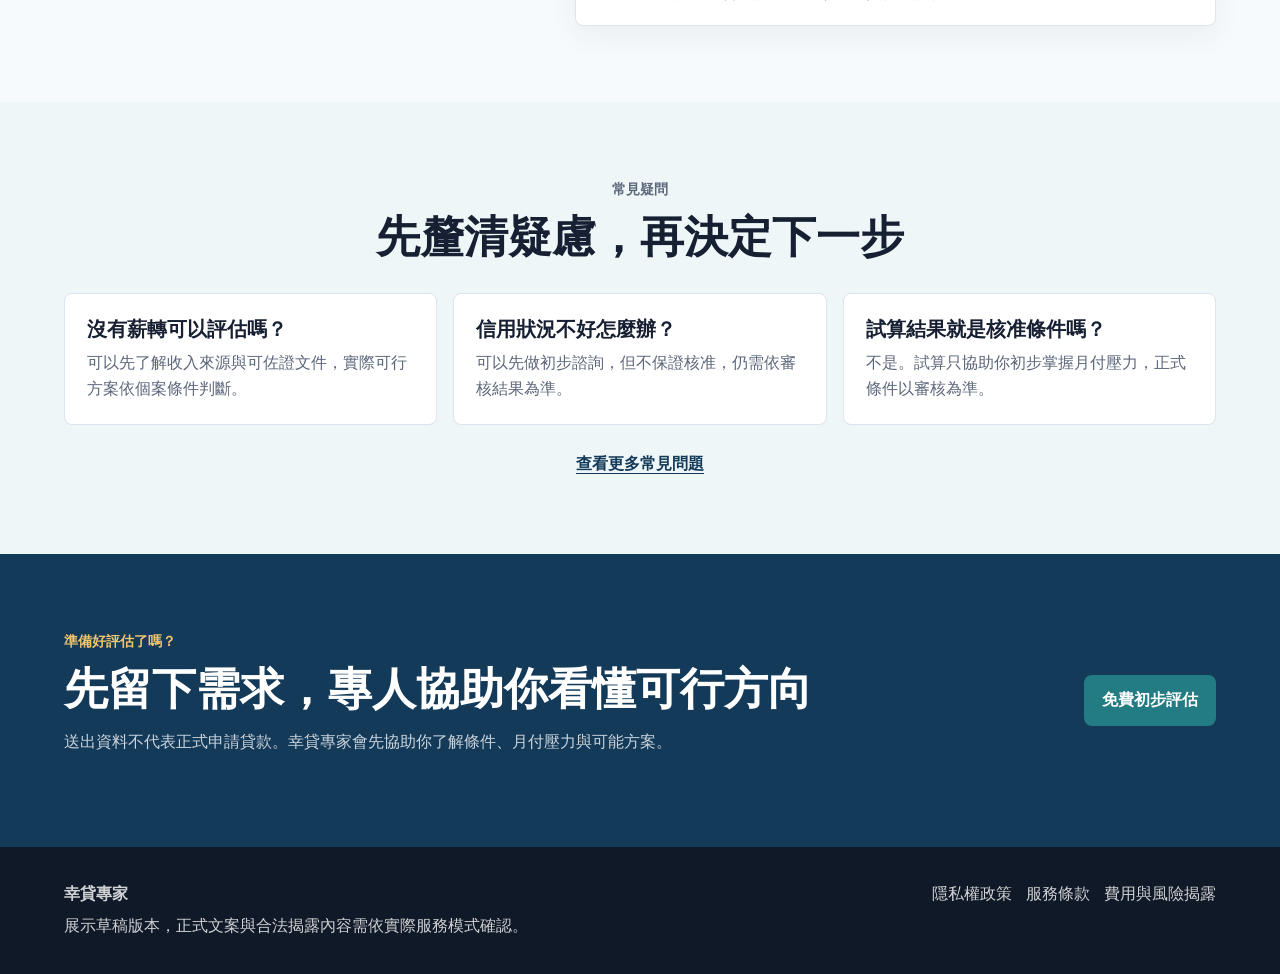
==== commit 118d03e2: "Add audience imagery to homepage" ====
--- a/index.html
+++ b/index.html
@@ -94,6 +94,40 @@
       </div>
     </section>
 
+    <section class="section audience-section">
+      <div class="section-heading centered">
+        <p class="eyebrow">適合先評估的族群</p>
+        <h2>不同工作型態，都可以先看條件與月付壓力</h2>
+        <p>以真實工作情境呈現，比單純金融圖片更有親近感，也能讓使用者快速找到自己的情境。</p>
+      </div>
+      <div class="audience-grid">
+        <article class="audience-card">
+          <img src="https://images.unsplash.com/photo-1722230428078-591f520674b0?auto=format&fit=crop&w=900&q=80" alt="勞工工作情境">
+          <div>
+            <span>穩定工作</span>
+            <h3>勞工與技術職</h3>
+            <p>可先整理收入來源、勞保資料與現有負債，評估月付是否可負擔。</p>
+          </div>
+        </article>
+        <article class="audience-card">
+          <img src="https://images.unsplash.com/photo-1551434678-e076c223a692?auto=format&fit=crop&w=900&q=80" alt="上班族辦公情境">
+          <div>
+            <span>薪資收入</span>
+            <h3>上班族與薪轉族</h3>
+            <p>以薪轉、任職年資與信用卡使用狀況，初步判斷適合的申請方向。</p>
+          </div>
+        </article>
+        <article class="audience-card">
+          <img src="https://images.unsplash.com/photo-1604074309324-72543c99d59c?auto=format&fit=crop&w=900&q=80" alt="企業主店面經營情境">
+          <div>
+            <span>營運週轉</span>
+            <h3>企業主與自營商</h3>
+            <p>適合先確認營收資料、交易紀錄與短期週轉需求，再討論可行方案。</p>
+          </div>
+        </article>
+      </div>
+    </section>
+
     <section class="section muted">
       <div class="assessment-grid">
         <div>
--- a/styles.css
+++ b/styles.css
@@ -176,12 +176,39 @@
   font-weight: 800;
 }
 
-.trust-strip { display: flex; flex-wrap: wrap; gap: 10px; margin-top: 34px; }
+.trust-strip {
+  display: inline-flex;
+  flex-wrap: wrap;
+  gap: 0;
+  margin-top: 32px;
+  border-radius: 8px;
+  padding: 10px 14px;
+  color: rgba(255, 255, 255, 0.88);
+  background: rgba(255, 255, 255, 0.1);
+  backdrop-filter: blur(8px);
+}
+
 .trust-strip span {
-  border: 1px solid rgba(255, 255, 255, 0.36);
-  border-radius: 8px;
-  padding: 8px 10px;
-  background: rgba(255, 255, 255, 0.12);
+  position: relative;
+  padding: 0 14px;
+  font-size: 14px;
+  font-weight: 800;
+}
+
+.trust-strip span:first-child {
+  padding-left: 0;
+}
+
+.trust-strip span:not(:last-child)::after {
+  content: "";
+  position: absolute;
+  top: 50%;
+  right: 0;
+  width: 4px;
+  height: 4px;
+  border-radius: 50%;
+  background: rgba(240, 197, 108, 0.95);
+  transform: translate(50%, -50%);
 }
 
 .home-quickbar {
@@ -256,6 +283,56 @@
   height: 3px;
   border-radius: 999px 999px 0 0;
   background: linear-gradient(90deg, var(--teal), var(--gold));
+}
+
+.audience-section {
+  padding-top: 40px;
+}
+
+.audience-grid {
+  display: grid;
+  grid-template-columns: repeat(3, minmax(0, 1fr));
+  gap: 18px;
+}
+
+.audience-card {
+  overflow: hidden;
+  border: 1px solid var(--line);
+  border-radius: 8px;
+  background: #fff;
+  box-shadow: 0 14px 36px rgba(20, 58, 90, 0.1);
+}
+
+.audience-card img {
+  display: block;
+  width: 100%;
+  aspect-ratio: 4 / 3;
+  object-fit: cover;
+  filter: saturate(0.94);
+}
+
+.audience-card div {
+  padding: 20px;
+}
+
+.audience-card span {
+  display: inline-flex;
+  border-radius: 8px;
+  padding: 5px 9px;
+  color: var(--teal);
+  background: #e6f3f3;
+  font-size: 13px;
+  font-weight: 800;
+}
+
+.audience-card h3 {
+  margin-top: 14px;
+  color: var(--navy);
+}
+
+.audience-card p {
+  margin-bottom: 0;
+  color: var(--muted);
 }
 
 .icon {
@@ -601,7 +678,7 @@
   .feature-grid.three, .feature-grid.two, .split, .campaign-preview, .campaign-detail, .calculator-section, .contact-layout, .timeline, .assessment-grid, .insight-grid { grid-template-columns: 1fr; }
   .page-map { grid-template-columns: repeat(2, minmax(0, 1fr)); }
   .offer-grid { grid-template-columns: 1fr; }
-  .home-quickbar, .loan-route-grid, .home-steps, .faq-preview-grid { grid-template-columns: repeat(2, minmax(0, 1fr)); }
+  .home-quickbar, .loan-route-grid, .home-steps, .faq-preview-grid, .audience-grid { grid-template-columns: repeat(2, minmax(0, 1fr)); }
   .final-cta { align-items: flex-start; flex-direction: column; }
 }
 
@@ -614,6 +691,18 @@
   .main-nav { grid-template-columns: 1fr; }
   .hero { min-height: 560px; padding: 54px 18px; }
   .premium-hero { min-height: 620px; }
+  .trust-strip {
+    display: grid;
+    width: 100%;
+    gap: 6px;
+    padding: 12px 14px;
+  }
+  .trust-strip span {
+    padding: 0;
+  }
+  .trust-strip span:not(:last-child)::after {
+    display: none;
+  }
   .section, .page-hero { padding: 52px 18px; }
   .home-quickbar {
     width: calc(100% - 28px);
@@ -621,7 +710,7 @@
     margin-top: -28px;
   }
   .home-quickbar div { min-height: auto; padding: 14px 16px; }
-  .loan-route-grid, .home-steps, .faq-preview-grid { grid-template-columns: 1fr; }
+  .loan-route-grid, .home-steps, .faq-preview-grid, .audience-grid { grid-template-columns: 1fr; }
   .route-card { min-height: 180px; }
   .calculator, .lead-form { grid-template-columns: 1fr; }
   .site-footer { flex-direction: column; }
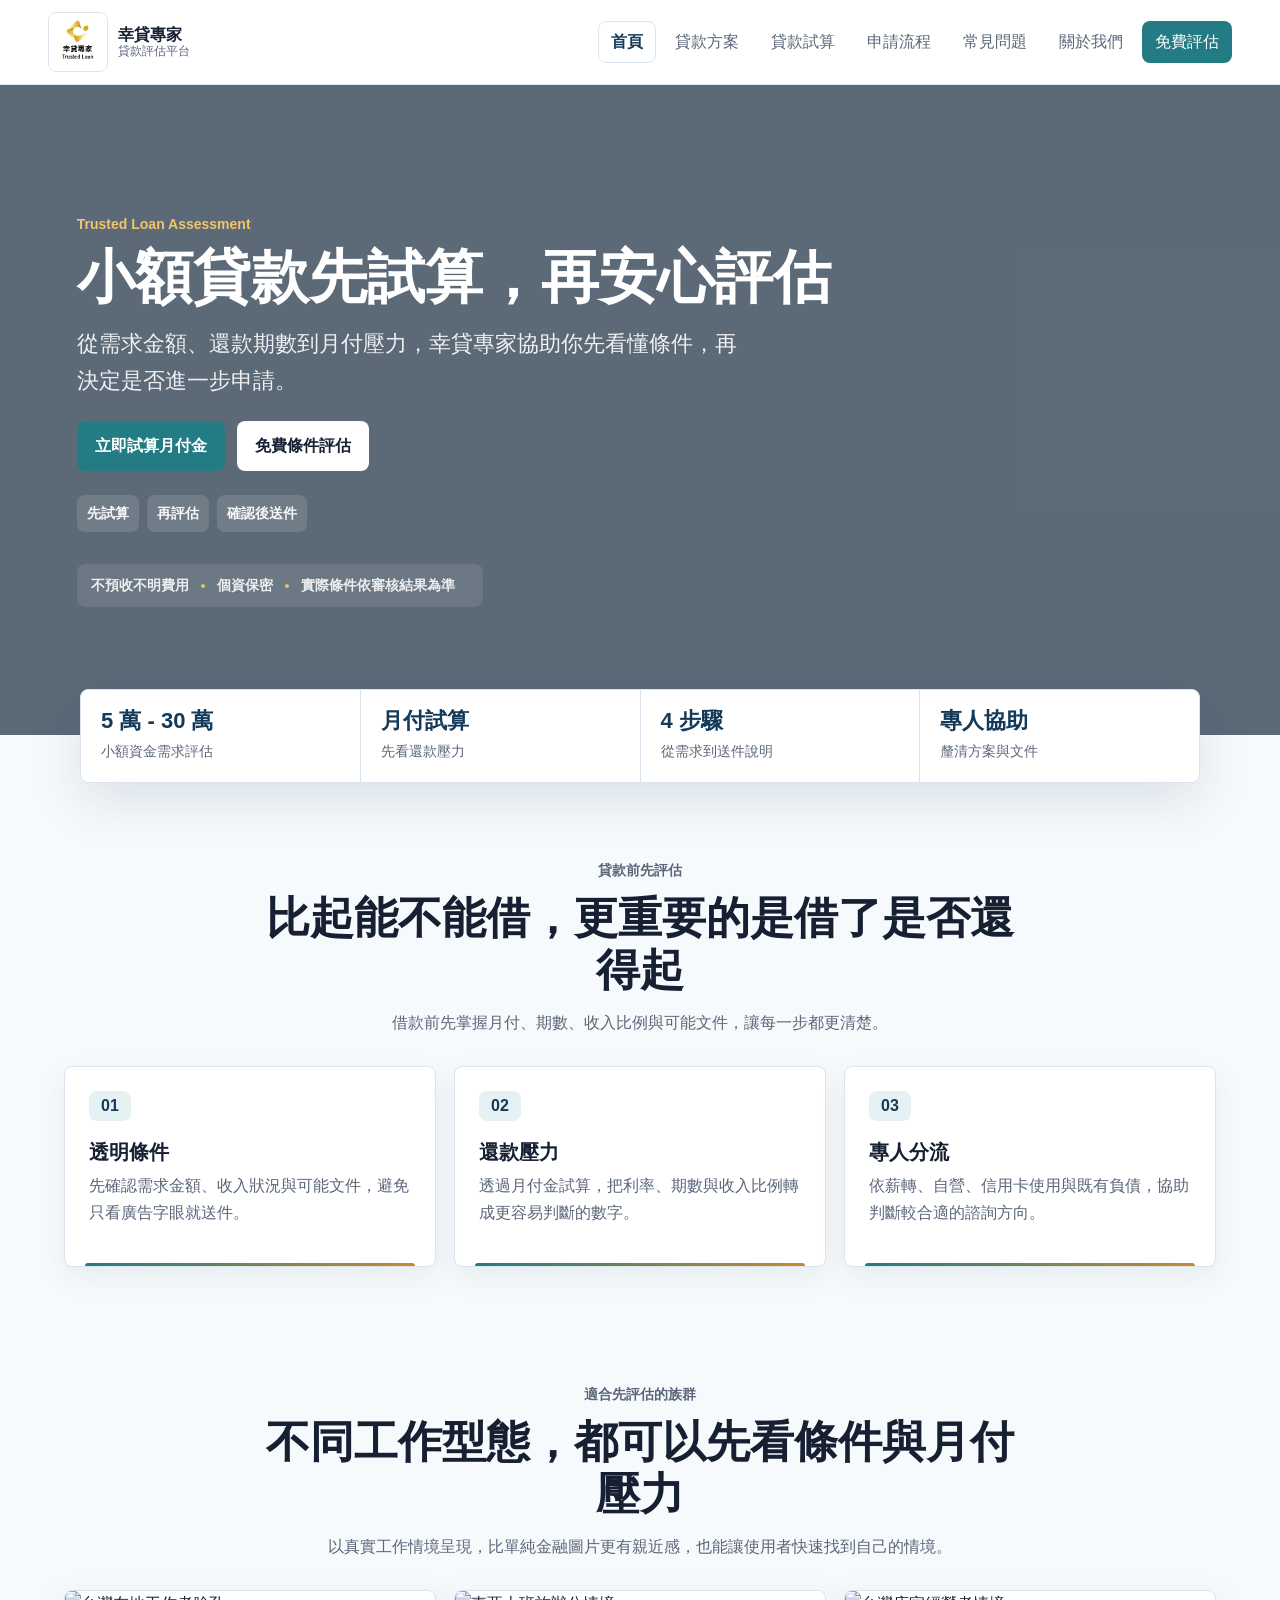
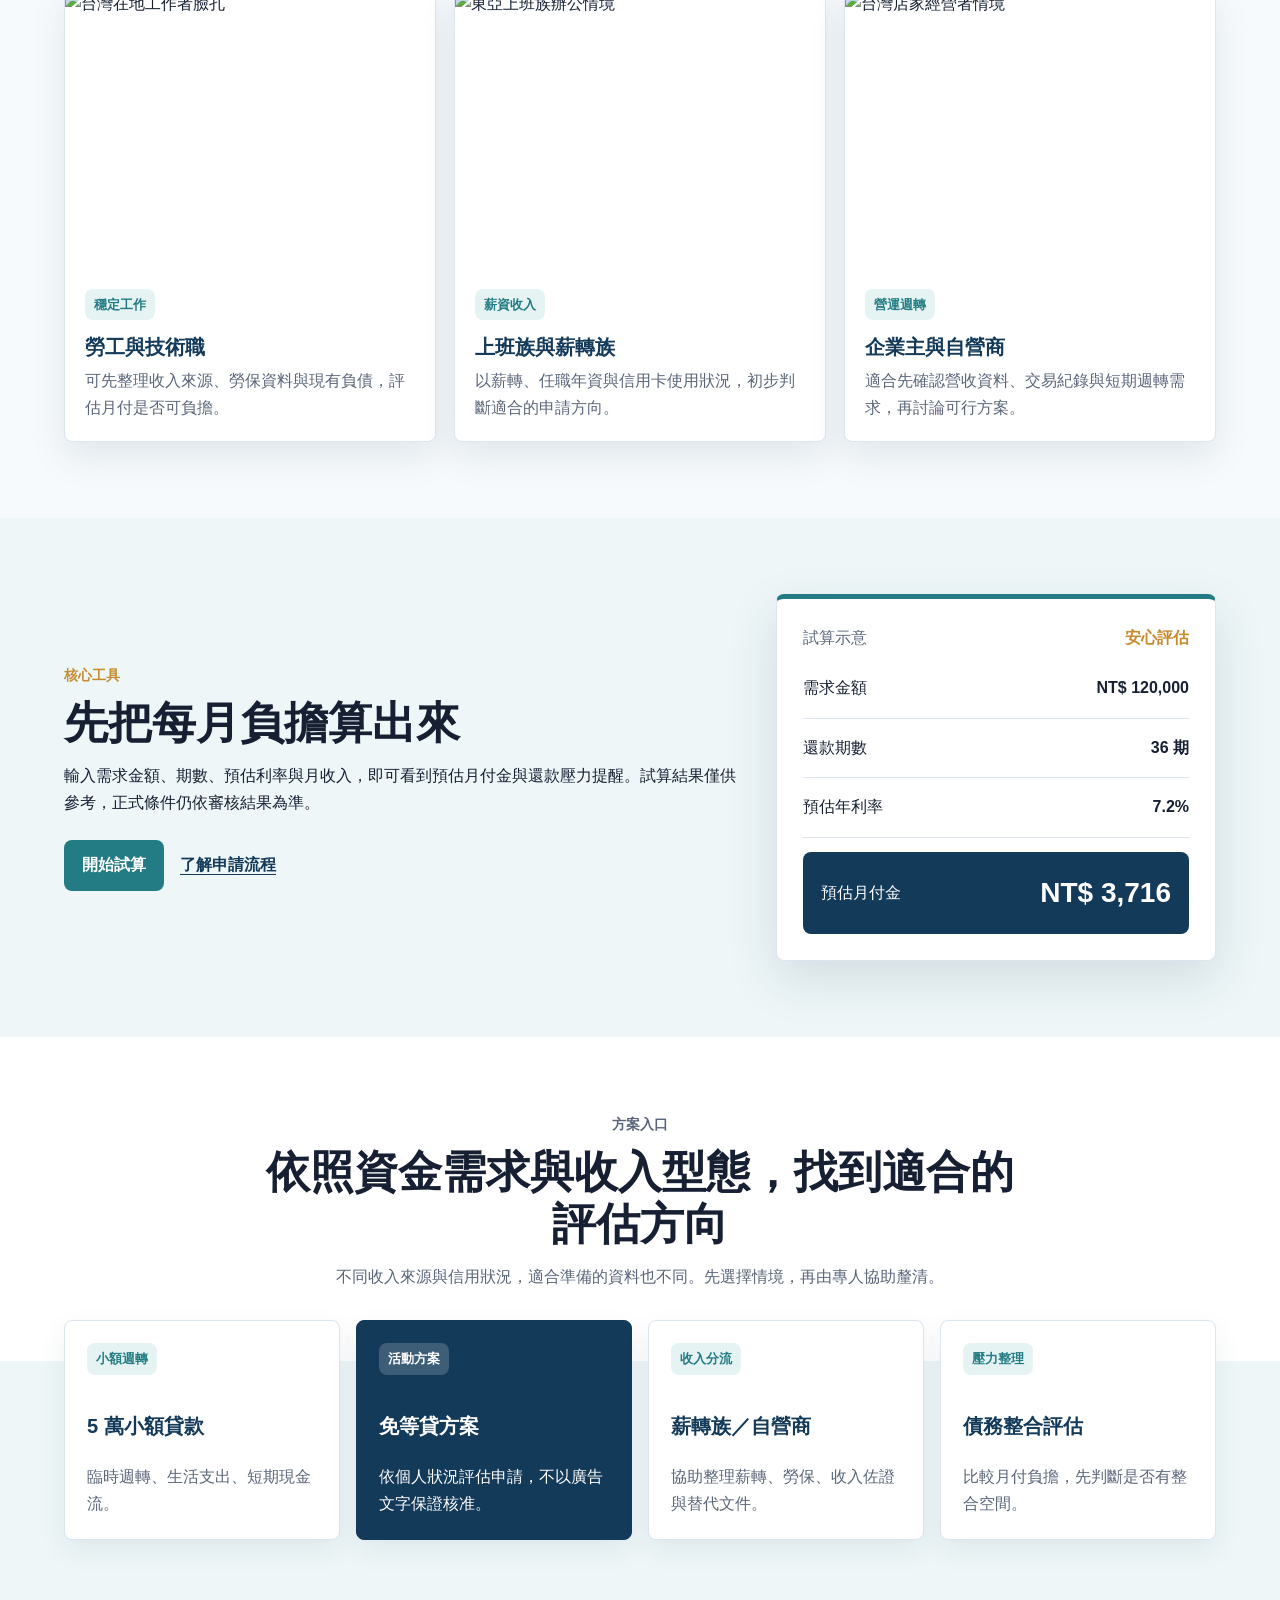
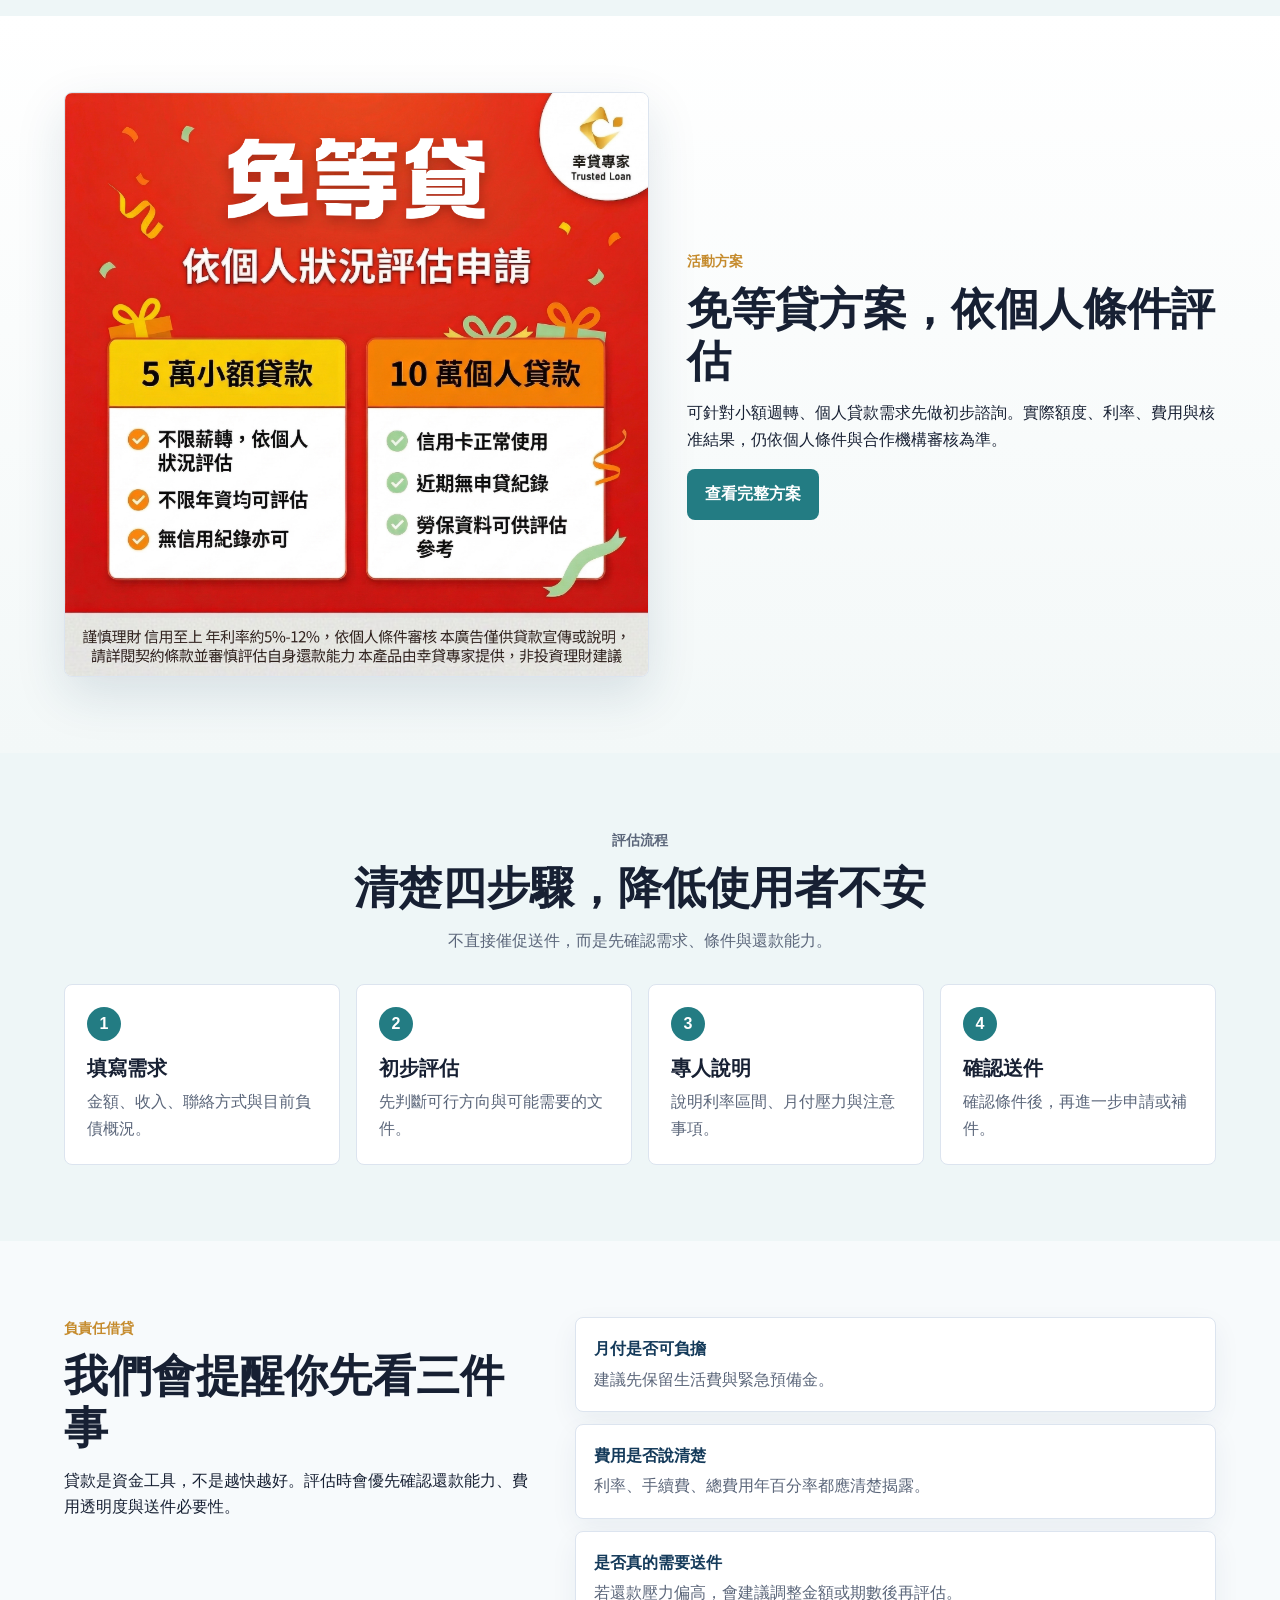
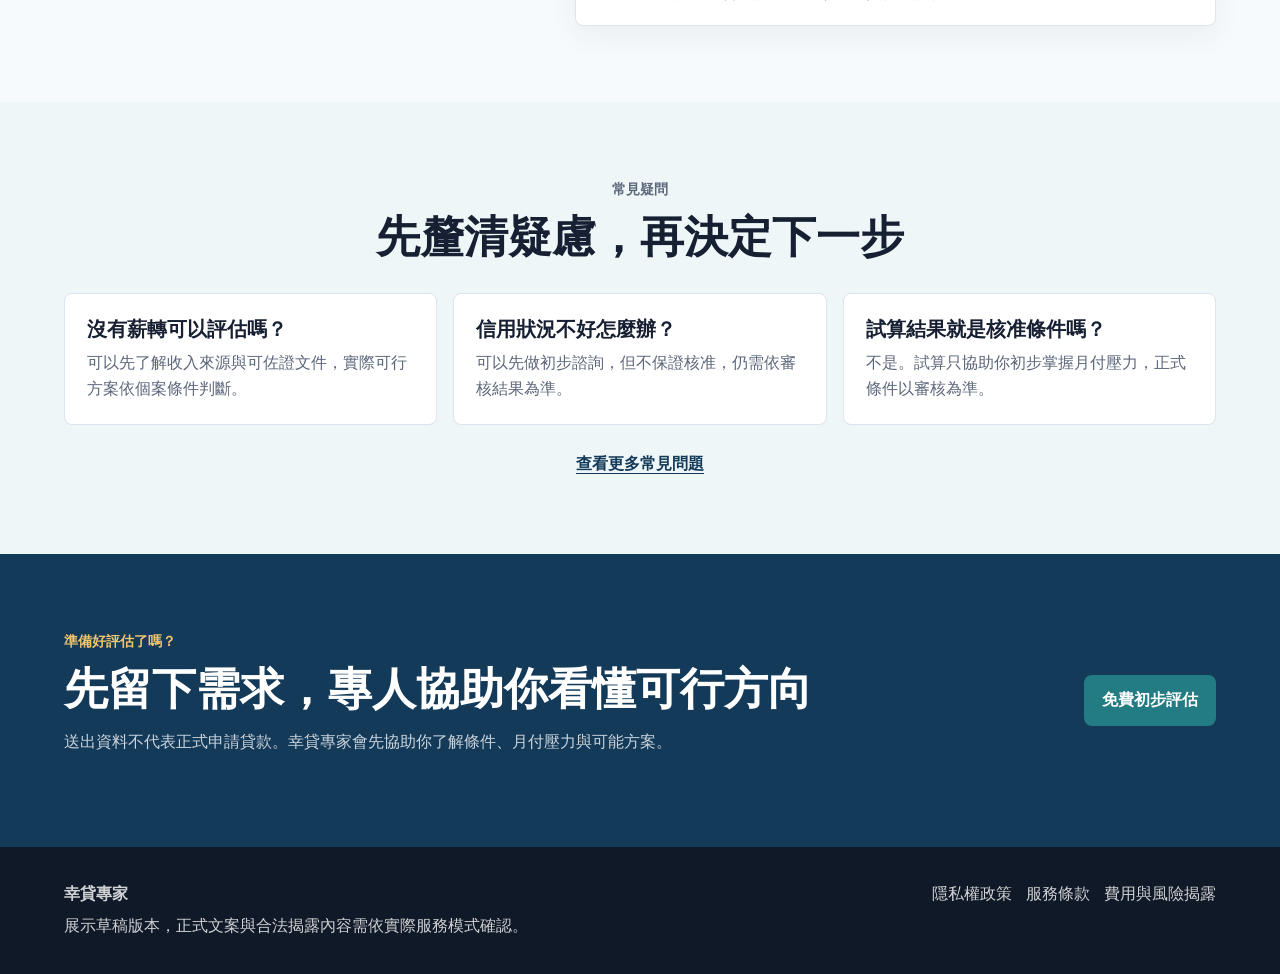
==== commit 7cc9a278: "Use Taiwan-oriented audience imagery" ====
--- a/index.html
+++ b/index.html
@@ -102,7 +102,7 @@
       </div>
       <div class="audience-grid">
         <article class="audience-card">
-          <img src="https://images.unsplash.com/photo-1722230428078-591f520674b0?auto=format&fit=crop&w=900&q=80" alt="勞工工作情境">
+          <img src="https://images.unsplash.com/photo-1681890643094-22b4be46fdb1?auto=format&fit=crop&w=900&q=80" alt="台灣在地工作者臉孔">
           <div>
             <span>穩定工作</span>
             <h3>勞工與技術職</h3>
@@ -110,7 +110,7 @@
           </div>
         </article>
         <article class="audience-card">
-          <img src="https://images.unsplash.com/photo-1551434678-e076c223a692?auto=format&fit=crop&w=900&q=80" alt="上班族辦公情境">
+          <img src="https://images.unsplash.com/photo-1766066014773-0074bf4911de?auto=format&fit=crop&w=900&q=80" alt="東亞上班族辦公情境">
           <div>
             <span>薪資收入</span>
             <h3>上班族與薪轉族</h3>
@@ -118,7 +118,7 @@
           </div>
         </article>
         <article class="audience-card">
-          <img src="https://images.unsplash.com/photo-1604074309324-72543c99d59c?auto=format&fit=crop&w=900&q=80" alt="企業主店面經營情境">
+          <img src="https://images.unsplash.com/photo-1668269877371-d25706a3e5f9?auto=format&fit=crop&w=900&q=80" alt="台灣店家經營者情境">
           <div>
             <span>營運週轉</span>
             <h3>企業主與自營商</h3>
